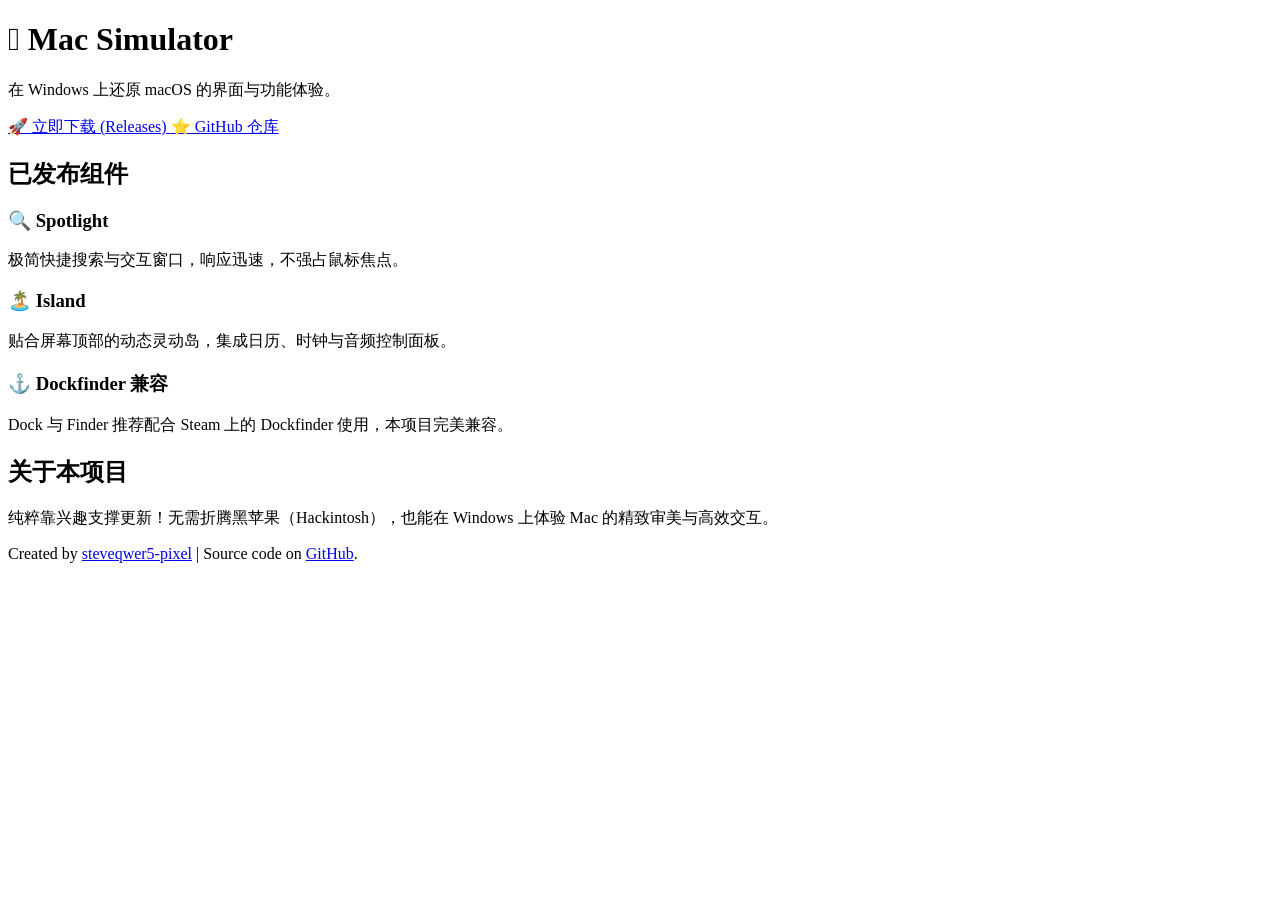
==== index.html @ 114ebe16 "Add files via upload Initial release of website" ====
<!DOCTYPE html>
<html lang="zh-CN">
<head>
    <meta charset="UTF-8">
    <meta name="viewport" content="width=device-width, initial-scale=1.0">
    <title>Mac Simulator - macOS Interface for Windows</title>
    <link rel="stylesheet" href="style.css">
</head>
<body>

    <nav class="lang-switcher">
        <button onclick="setLanguage('zh')">中文</button>
        <button onclick="setLanguage('en')">English</button>
        <button onclick="setLanguage('pt')">Português</button>
    </nav>

    <header class="hero">
        <div class="container">
            <h1> Mac Simulator</h1>
            <p class="tagline" data-zh="在 Windows 上还原 macOS 的界面与功能体验。"
               data-en="Recreate the macOS interface and features on Windows."
               data-pt="Recrie a interface e as funcionalidades do macOS no seu Windows.">
                在 Windows 上还原 macOS 的界面与功能体验。
            </p>
            
            <div class="cta-buttons">
                <a href="https://github.com/steveqwer5-pixel/Mac-Simulator/releases" class="btn btn-primary" target="_blank"
                   data-zh="🚀 立即下载 (Releases)"
                   data-en="🚀 Download Now (Releases)"
                   data-pt="🚀 Baixar Agora (Releases)">
                    🚀 立即下载 (Releases)
                </a>
                <a href="https://github.com/steveqwer5-pixel/Mac-Simulator" class="btn btn-secondary" target="_blank"
                   data-zh="⭐ GitHub 仓库"
                   data-en="⭐ View on GitHub"
                   data-pt="⭐ Ver no GitHub">
                    ⭐ GitHub 仓库
                </a>
            </div>
        </div>
    </header>

    <main class="container">
        <section class="features">
            <h2 data-zh="已发布组件" data-en="Released Components" data-pt="Recursos em Destaque">已发布组件</h2>
            <div class="grid">
                <div class="card">
                    <h3>🔍 Spotlight</h3>
                    <p data-zh="极简快捷搜索与交互窗口，响应迅速，不强占鼠标焦点。"
                       data-en="Minimalist quick search and interaction overlay, highly responsive without taking focus."
                       data-pt="Barra de pesquisa e navegação rápida inspirada no macOS. Leve e responsiva.">
                        极简快捷搜索与交互窗口，响应迅速，不强占鼠标焦点。
                    </p>
                </div>
                <div class="card">
                    <h3>🏝️ Island</h3>
                    <p data-zh="贴合屏幕顶部的动态灵动岛，集成日历、时钟与音频控制面板。"
                       data-en="Dynamic notch / island attached to top of screen with calendar, clock, and audio controls."
                       data-pt="Notch/Dynamic Island na parte superior da tela com integração fluida e controles visuais.">
                        贴合屏幕顶部的动态灵动岛，集成日历、时钟与音频控制面板。
                    </p>
                </div>
                <div class="card">
                    <h3>⚓ Dockfinder 兼容</h3>
                    <p data-zh="Dock 与 Finder 推荐配合 Steam 上的 Dockfinder 使用，本项目完美兼容。"
                       data-en="For Dock & Finder, simply use Steam's Dockfinder. Fully compatible!"
                       data-pt="Integração e compatibilidade perfeita com o Dockfinder da Steam para uma experiência completa.">
                        Dock 与 Finder 推荐配合 Steam 上的 Dockfinder 使用，本项目完美兼容。
                    </p>
                </div>
            </div>
        </section>

        <section class="about">
            <h2 data-zh="关于本项目" data-en="About Project" data-pt="Sobre o Projeto">关于本项目</h2>
            <p data-zh="纯粹靠兴趣支撑更新！无需折腾黑苹果（Hackintosh），也能在 Windows 上体验 Mac 的精致审美与高效交互。"
               data-en="Fueled purely by passion and interest! Experience Mac aesthetics without needing a Hackintosh."
               data-pt="Movido puramente por paixão e interesse! Experimente a estética do Mac sem precisar de um Hackintosh.">
                纯粹靠兴趣支撑更新！无需折腾黑苹果（Hackintosh），也能在 Windows 上体验 Mac 的精致审美与高效交互。
            </p>
        </section>
    </main>

    <footer>
        <div class="container">
            <p>Created by <a href="https://github.com/steveqwer5-pixel" target="_blank">steveqwer5-pixel</a> | Source code on <a href="https://github.com/steveqwer5-pixel/Mac-Simulator" target="_blank">GitHub</a>.</p>
        </div>
    </footer>

    <script>
        function setLanguage(lang) {
            const elements = document.querySelectorAll('[data-' + lang + ']');
            elements.forEach(el => {
                el.innerText = el.getAttribute('data-' + lang);
            });
        }
    </script>
</body>
</html>
---- style.css ----
/* 语言切换按钮样式 */
.lang-switcher {
    position: absolute;
    top: 20px;
    right: 20px;
    z-index: 100;
    display: flex;
    gap: 8px;
}

.lang-switcher button {
    background: rgba(255, 255, 255, 0.2);
    border: 1px solid rgba(255, 255, 255, 0.3);
    color: #fff;
    padding: 6px 12px;
    border-radius: 20px;
    cursor: pointer;
    font-size: 0.85rem;
    transition: background 0.2s;
}

.lang-switcher button:hover {
    background: rgba(255, 255, 255, 0.4);
}
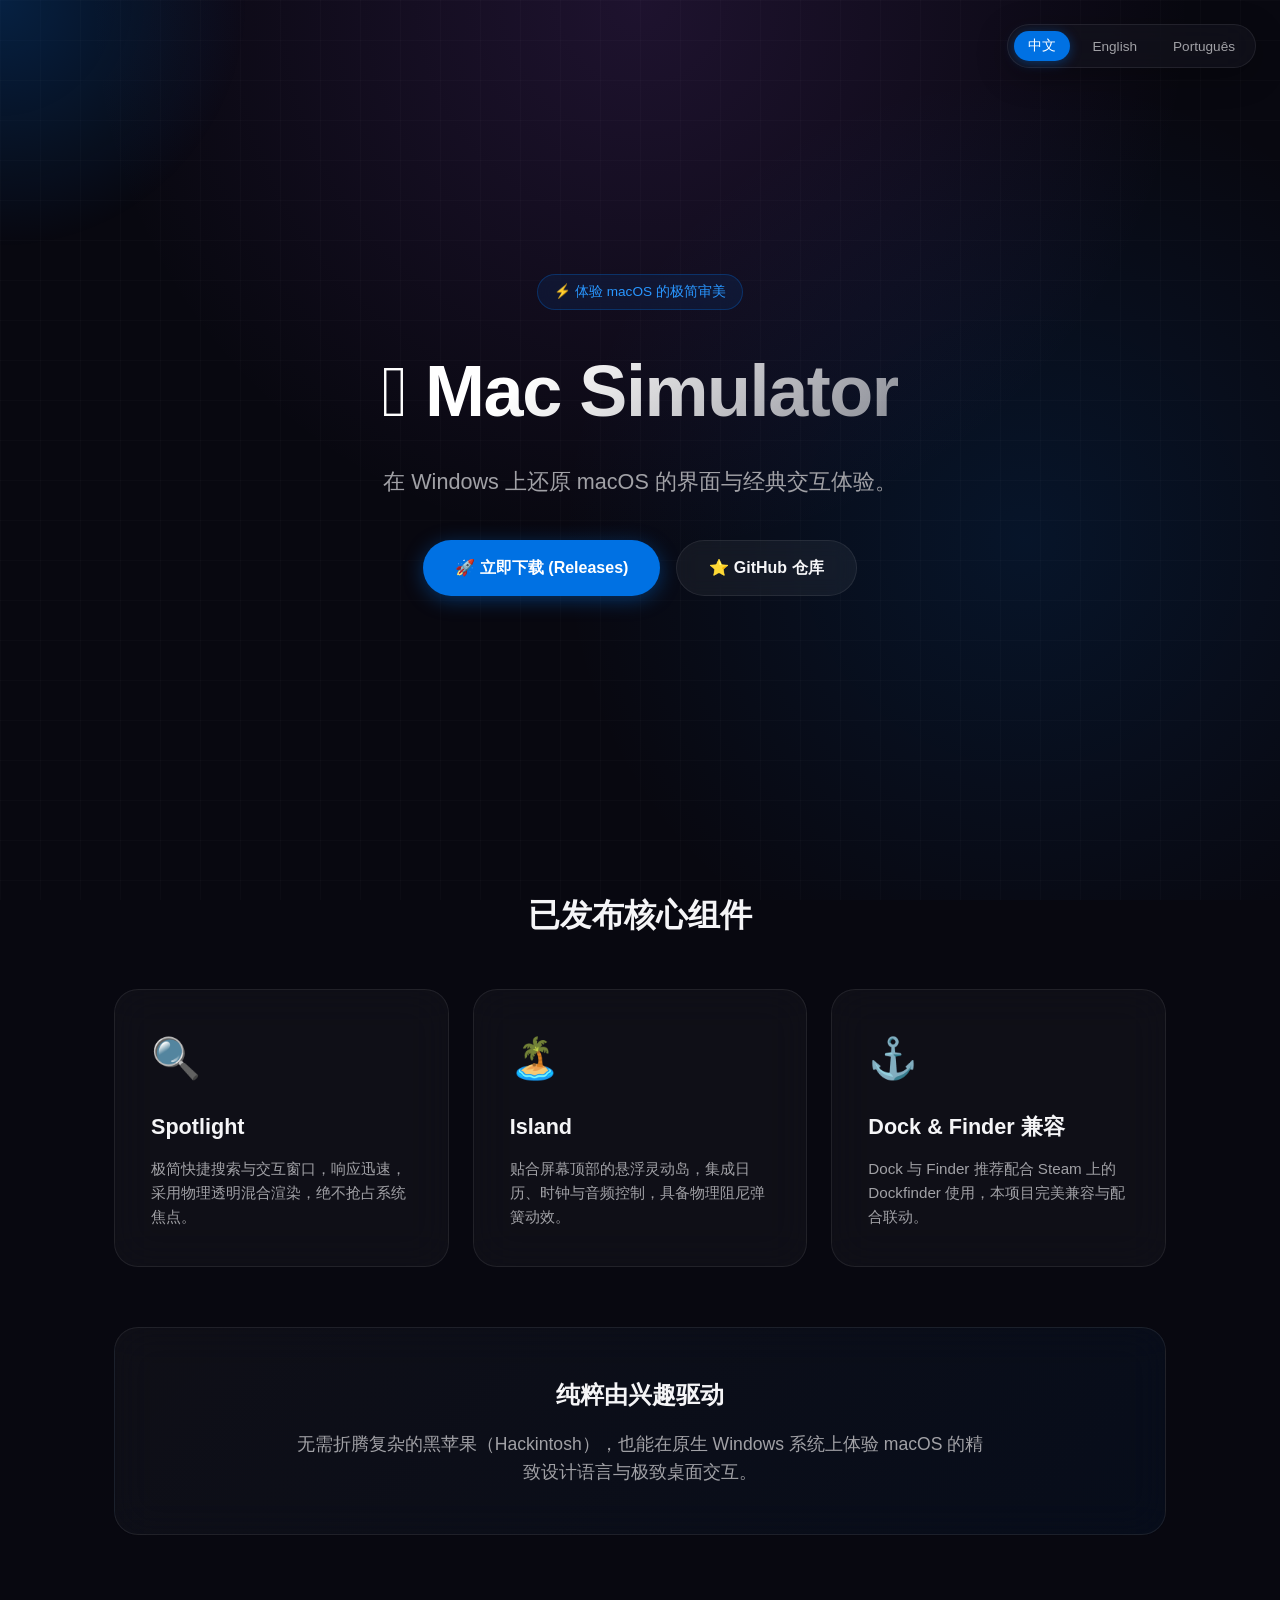
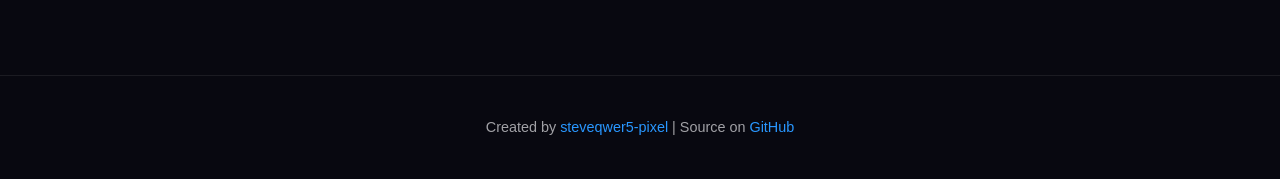
==== commit ee112437: "Update index.html" ====
--- a/index.html
+++ b/index.html
@@ -3,97 +3,453 @@
 <head>
     <meta charset="UTF-8">
     <meta name="viewport" content="width=device-width, initial-scale=1.0">
-    <title>Mac Simulator - macOS Interface for Windows</title>
-    <link rel="stylesheet" href="style.css">
+    <title>Mac Simulator - macOS Experience on Windows</title>
+    <style>
+        /* ==================== 1. 全局与变量定义 ==================== */
+        :root {
+            --bg-dark: #080810;
+            --card-bg: rgba(255, 255, 255, 0.03);
+            --card-border: rgba(255, 255, 255, 0.08);
+            --card-hover-border: rgba(0, 113, 227, 0.5);
+            --accent-blue: #0071e3;
+            --accent-glow: rgba(0, 113, 227, 0.4);
+            --accent-purple: #9d4edd;
+            --text-main: #f5f5f7;
+            --text-sub: #a1a1a6;
+            --font-family: -apple-system, BlinkMacSystemFont, "SF Pro Display", "Segoe UI", Roboto, sans-serif;
+            --ease-out-back: cubic-bezier(0.34, 1.56, 0.64, 1);
+            --ease-out-smooth: cubic-bezier(0.16, 1, 0.3, 1);
+        }
+
+        * {
+            box-sizing: border-box;
+            margin: 0;
+            padding: 0;
+        }
+
+        body {
+            font-family: var(--font-family);
+            background-color: var(--bg-dark);
+            color: var(--text-main);
+            overflow-x: hidden;
+            line-height: 1.6;
+            background-image: 
+                radial-gradient(circle at 50% 0%, rgba(157, 78, 221, 0.15), transparent 50%),
+                radial-gradient(circle at 80% 60%, rgba(0, 113, 227, 0.12), transparent 40%);
+            background-attachment: fixed;
+        }
+
+        /* 动态背景科技网格 */
+        body::before {
+            content: "";
+            position: fixed;
+            top: 0; left: 0; width: 100%; height: 100%;
+            background-image: linear-gradient(rgba(255, 255, 255, 0.02) 1px, transparent 1px),
+                              linear-gradient(90deg, rgba(255, 255, 255, 0.02) 1px, transparent 1px);
+            background-size: 40px 40px;
+            z-index: -2;
+            pointer-events: none;
+        }
+
+        /* 鼠标跟随科技光晕 */
+        #cursor-glow {
+            position: fixed;
+            width: 500px;
+            height: 500px;
+            border-radius: 50%;
+            background: radial-gradient(circle, var(--accent-glow) 0%, transparent 70%);
+            transform: translate(-50%, -50%);
+            pointer-events: none;
+            z-index: -1;
+            transition: transform 0.1s ease-out;
+            opacity: 0.6;
+        }
+
+        .container {
+            max-width: 1100px;
+            margin: 0 auto;
+            padding: 0 24px;
+        }
+
+        /* ==================== 2. 语言切换栏 ==================== */
+        .lang-nav {
+            position: fixed;
+            top: 24px;
+            right: 24px;
+            z-index: 100;
+            display: flex;
+            gap: 8px;
+            background: rgba(20, 20, 30, 0.6);
+            backdrop-filter: blur(20px);
+            padding: 6px;
+            border-radius: 30px;
+            border: 1px solid var(--card-border);
+            box-shadow: 0 8px 32px rgba(0, 0, 0, 0.3);
+        }
+
+        .lang-btn {
+            background: transparent;
+            border: none;
+            color: var(--text-sub);
+            padding: 6px 14px;
+            border-radius: 20px;
+            cursor: pointer;
+            font-size: 0.85rem;
+            font-weight: 500;
+            transition: all 0.3s var(--ease-out-smooth);
+        }
+
+        .lang-btn:hover {
+            color: var(--text-main);
+        }
+
+        .lang-btn.active {
+            background: var(--accent-blue);
+            color: #fff;
+            box-shadow: 0 2px 12px var(--accent-glow);
+        }
+
+        /* ==================== 3. HERO 主视觉区 ==================== */
+        .hero {
+            min-height: 90vh;
+            display: flex;
+            flex-direction: column;
+            justify-content: center;
+            align-items: center;
+            text-align: center;
+            padding-top: 60px;
+        }
+
+        .badge {
+            display: inline-flex;
+            align-items: center;
+            gap: 8px;
+            padding: 6px 16px;
+            background: rgba(0, 113, 227, 0.1);
+            border: 1px solid rgba(0, 113, 227, 0.3);
+            border-radius: 20px;
+            font-size: 0.85rem;
+            color: #2997ff;
+            margin-bottom: 24px;
+            backdrop-filter: blur(10px);
+            animation: pulse 2s infinite ease-in-out;
+        }
+
+        .hero h1 {
+            font-size: clamp(2.5rem, 6vw, 4.5rem);
+            font-weight: 700;
+            letter-spacing: -0.02em;
+            background: linear-gradient(135deg, #ffffff 30%, rgba(255, 255, 255, 0.5) 100%);
+            -webkit-background-clip: text;
+            -webkit-text-fill-color: transparent;
+            margin-bottom: 16px;
+        }
+
+        .hero .subtitle {
+            font-size: clamp(1.1rem, 2vw, 1.35rem);
+            color: var(--text-sub);
+            max-width: 650px;
+            margin-bottom: 40px;
+        }
+
+        .cta-group {
+            display: flex;
+            gap: 16px;
+            flex-wrap: wrap;
+            justify-content: center;
+        }
+
+        .btn {
+            position: relative;
+            padding: 14px 32px;
+            border-radius: 30px;
+            text-decoration: none;
+            font-weight: 600;
+            font-size: 1rem;
+            transition: all 0.3s var(--ease-out-back);
+            display: inline-flex;
+            align-items: center;
+            gap: 8px;
+            overflow: hidden;
+        }
+
+        .btn-primary {
+            background: var(--accent-blue);
+            color: #fff;
+            box-shadow: 0 4px 20px var(--accent-glow);
+        }
+
+        .btn-primary:hover {
+            transform: translateY(-3px) scale(1.02);
+            box-shadow: 0 8px 30px rgba(0, 113, 227, 0.6);
+        }
+
+        .btn-secondary {
+            background: rgba(255, 255, 255, 0.05);
+            color: var(--text-main);
+            border: 1px solid var(--card-border);
+            backdrop-filter: blur(10px);
+        }
+
+        .btn-secondary:hover {
+            background: rgba(255, 255, 255, 0.1);
+            transform: translateY(-3px);
+            border-color: rgba(255, 255, 255, 0.2);
+        }
+
+        /* ==================== 4. 3D 玻璃组件卡片 ==================== */
+        .features {
+            padding: 80px 0;
+        }
+
+        .section-title {
+            text-align: center;
+            font-size: 2rem;
+            margin-bottom: 48px;
+            font-weight: 600;
+        }
+
+        .grid {
+            display: grid;
+            grid-template-columns: repeat(auto-fit, minmax(300px, 1fr));
+            gap: 24px;
+        }
+
+        .card {
+            background: var(--card-bg);
+            border: 1px solid var(--card-border);
+            border-radius: 24px;
+            padding: 36px;
+            backdrop-filter: blur(20px);
+            transition: transform 0.2s ease-out, border-color 0.3s ease, box-shadow 0.3s ease;
+            position: relative;
+            transform-style: preserve-3d;
+            perspective: 1000px;
+        }
+
+        .card:hover {
+            border-color: var(--card-hover-border);
+            box-shadow: 0 20px 40px rgba(0, 0, 0, 0.5), 0 0 20px var(--accent-glow);
+        }
+
+        .card-icon {
+            font-size: 2.5rem;
+            margin-bottom: 20px;
+            display: inline-block;
+        }
+
+        .card h3 {
+            font-size: 1.35rem;
+            margin-bottom: 12px;
+            font-weight: 600;
+        }
+
+        .card p {
+            color: var(--text-sub);
+            font-size: 0.95rem;
+        }
+
+        /* 关于区域 */
+        .about-box {
+            margin-top: 60px;
+            background: linear-gradient(135deg, rgba(255, 255, 255, 0.03), rgba(0, 113, 227, 0.05));
+            border: 1px solid var(--card-border);
+            border-radius: 24px;
+            padding: 48px;
+            text-align: center;
+            backdrop-filter: blur(20px);
+        }
+
+        .about-box p {
+            color: var(--text-sub);
+            font-size: 1.1rem;
+            max-width: 700px;
+            margin: 0 auto;
+        }
+
+        footer {
+            text-align: center;
+            padding: 40px 0;
+            color: var(--text-sub);
+            font-size: 0.9rem;
+            border-top: 1px solid var(--card-border);
+            margin-top: 60px;
+        }
+
+        footer a {
+            color: #2997ff;
+            text-decoration: none;
+        }
+
+        /* ==================== 5. 缓入缓出动画定义 ==================== */
+        .fade-in {
+            opacity: 0;
+            transform: translateY(30px);
+            transition: opacity 0.8s var(--ease-out-smooth), transform 0.8s var(--ease-out-smooth);
+        }
+
+        .fade-in.visible {
+            opacity: 1;
+            transform: translateY(0);
+        }
+
+        @keyframes pulse {
+            0%, 100% { opacity: 0.8; transform: scale(1); }
+            50% { opacity: 1; transform: scale(1.03); }
+        }
+    </style>
 </head>
 <body>
 
-    <nav class="lang-switcher">
-        <button onclick="setLanguage('zh')">中文</button>
-        <button onclick="setLanguage('en')">English</button>
-        <button onclick="setLanguage('pt')">Português</button>
+    <div id="cursor-glow"></div>
+
+    <nav class="lang-nav">
+        <button class="lang-btn active" onclick="switchLang('zh', this)">中文</button>
+        <button class="lang-btn" onclick="switchLang('en', this)">English</button>
+        <button class="lang-btn" onclick="switchLang('pt', this)">Português</button>
     </nav>
 
-    <header class="hero">
-        <div class="container">
-            <h1> Mac Simulator</h1>
-            <p class="tagline" data-zh="在 Windows 上还原 macOS 的界面与功能体验。"
-               data-en="Recreate the macOS interface and features on Windows."
-               data-pt="Recrie a interface e as funcionalidades do macOS no seu Windows.">
-                在 Windows 上还原 macOS 的界面与功能体验。
-            </p>
-            
-            <div class="cta-buttons">
-                <a href="https://github.com/steveqwer5-pixel/Mac-Simulator/releases" class="btn btn-primary" target="_blank"
-                   data-zh="🚀 立即下载 (Releases)"
-                   data-en="🚀 Download Now (Releases)"
-                   data-pt="🚀 Baixar Agora (Releases)">
-                    🚀 立即下载 (Releases)
-                </a>
-                <a href="https://github.com/steveqwer5-pixel/Mac-Simulator" class="btn btn-secondary" target="_blank"
-                   data-zh="⭐ GitHub 仓库"
-                   data-en="⭐ View on GitHub"
-                   data-pt="⭐ Ver no GitHub">
-                    ⭐ GitHub 仓库
-                </a>
-            </div>
+    <header class="hero container fade-in">
+        <div class="badge" 
+             data-zh="⚡ 体验 macOS 的极简审美" 
+             data-en="⚡ Experience macOS Aesthetics" 
+             data-pt="⚡ Experimente a estética do macOS">
+            ⚡ 体验 macOS 的极简审美
+        </div>
+        
+        <h1> Mac Simulator</h1>
+        
+        <p class="subtitle" 
+           data-zh="在 Windows 上还原 macOS 的界面与经典交互体验。" 
+           data-en="Recreate the macOS interface and classic features on Windows." 
+           data-pt="Recrie a interface e as funcionalidades do macOS no seu Windows.">
+            在 Windows 上还原 macOS 的界面与经典交互体验。
+        </p>
+
+        <div class="cta-group">
+            <a href="https://github.com/steveqwer5-pixel/Mac-Simulator/releases" class="btn btn-primary" target="_blank"
+               data-zh="🚀 立即下载 (Releases)"
+               data-en="🚀 Download Now (Releases)"
+               data-pt="🚀 Baixar Agora (Releases)">
+                🚀 立即下载 (Releases)
+            </a>
+            <a href="https://github.com/steveqwer5-pixel/Mac-Simulator" class="btn btn-secondary" target="_blank"
+               data-zh="⭐ GitHub 仓库"
+               data-en="⭐ View on GitHub"
+               data-pt="⭐ Ver no GitHub">
+                ⭐ GitHub 仓库
+            </a>
         </div>
     </header>
 
     <main class="container">
         <section class="features">
-            <h2 data-zh="已发布组件" data-en="Released Components" data-pt="Recursos em Destaque">已发布组件</h2>
+            <h2 class="section-title fade-in" 
+                data-zh="已发布核心组件" 
+                data-en="Released Components" 
+                data-pt="Recursos em Destaque">
+                已发布核心组件
+            </h2>
+
             <div class="grid">
-                <div class="card">
-                    <h3>🔍 Spotlight</h3>
-                    <p data-zh="极简快捷搜索与交互窗口，响应迅速，不强占鼠标焦点。"
-                       data-en="Minimalist quick search and interaction overlay, highly responsive without taking focus."
+                <div class="card fade-in">
+                    <div class="card-icon">🔍</div>
+                    <h3>Spotlight</h3>
+                    <p data-zh="极简快捷搜索与交互窗口，响应迅速，采用物理透明混合渲染，绝不抢占系统焦点。"
+                       data-en="Minimalist quick search and interaction overlay, ultra-responsive without taking system focus."
                        data-pt="Barra de pesquisa e navegação rápida inspirada no macOS. Leve e responsiva.">
-                        极简快捷搜索与交互窗口，响应迅速，不强占鼠标焦点。
+                        极简快捷搜索与交互窗口，响应迅速，采用物理透明混合渲染，绝不抢占系统焦点。
                     </p>
                 </div>
-                <div class="card">
-                    <h3>🏝️ Island</h3>
-                    <p data-zh="贴合屏幕顶部的动态灵动岛，集成日历、时钟与音频控制面板。"
-                       data-en="Dynamic notch / island attached to top of screen with calendar, clock, and audio controls."
-                       data-pt="Notch/Dynamic Island na parte superior da tela com integração fluida e controles visuais.">
-                        贴合屏幕顶部的动态灵动岛，集成日历、时钟与音频控制面板。
+
+                <div class="card fade-in">
+                    <div class="card-icon">🏝️</div>
+                    <h3>Island</h3>
+                    <p data-zh="贴合屏幕顶部的悬浮灵动岛，集成日历、时钟与音频控制，具备物理阻尼弹簧动效。"
+                       data-en="Dynamic notch / island attached to top of screen with calendar, clock, and audio controls with elastic animations."
+                       data-pt="Notch/Dynamic Island na parte superior da tela com integração fluida e animações dinâmicas.">
+                        贴合屏幕顶部的悬浮灵动岛，集成日历、时钟与音频控制，具备物理阻尼弹簧动效。
                     </p>
                 </div>
-                <div class="card">
-                    <h3>⚓ Dockfinder 兼容</h3>
-                    <p data-zh="Dock 与 Finder 推荐配合 Steam 上的 Dockfinder 使用，本项目完美兼容。"
-                       data-en="For Dock & Finder, simply use Steam's Dockfinder. Fully compatible!"
+
+                <div class="card fade-in">
+                    <div class="card-icon">⚓</div>
+                    <h3 data-zh="Dock & Finder 兼容" data-en="Dock & Finder Compatible" data-pt="Compatível com Dockfinder">Dock & Finder 兼容</h3>
+                    <p data-zh="Dock 与 Finder 推荐搭配 Steam 上的 Dockfinder 使用，本项目完美兼容与配合联动。"
+                       data-en="For Dock & Finder, simply use Steam's Dockfinder. Fully compatible and seamless!"
                        data-pt="Integração e compatibilidade perfeita com o Dockfinder da Steam para uma experiência completa.">
-                        Dock 与 Finder 推荐配合 Steam 上的 Dockfinder 使用，本项目完美兼容。
+                        Dock 与 Finder 推荐配合 Steam 上的 Dockfinder 使用，本项目完美兼容与配合联动。
                     </p>
                 </div>
             </div>
-        </section>
-
-        <section class="about">
-            <h2 data-zh="关于本项目" data-en="About Project" data-pt="Sobre o Projeto">关于本项目</h2>
-            <p data-zh="纯粹靠兴趣支撑更新！无需折腾黑苹果（Hackintosh），也能在 Windows 上体验 Mac 的精致审美与高效交互。"
-               data-en="Fueled purely by passion and interest! Experience Mac aesthetics without needing a Hackintosh."
-               data-pt="Movido puramente por paixão e interesse! Experimente a estética do Mac sem precisar de um Hackintosh.">
-                纯粹靠兴趣支撑更新！无需折腾黑苹果（Hackintosh），也能在 Windows 上体验 Mac 的精致审美与高效交互。
-            </p>
+
+            <div class="about-box fade-in">
+                <h2 style="margin-bottom: 16px; font-weight: 600;" 
+                    data-zh="纯粹由兴趣驱动" 
+                    data-en="Fueled Purely by Passion" 
+                    data-pt="Movido por Paixão">
+                    纯粹由兴趣驱动
+                </h2>
+                <p data-zh="无需折腾复杂的黑苹果（Hackintosh），也能在原生 Windows 系统上体验 macOS 的精致设计语言与极致桌面交互。"
+                   data-en="Experience Mac aesthetics without needing a complex Hackintosh setup. Pure, lightweight, and native."
+                   data-pt="Experimente a estética do Mac no seu Windows sem precisar de um Hackintosh complexo.">
+                    无需折腾复杂的黑苹果（Hackintosh），也能在原生 Windows 系统上体验 macOS 的精致设计语言与极致桌面交互。
+                </p>
+            </div>
         </section>
     </main>
 
     <footer>
-        <div class="container">
-            <p>Created by <a href="https://github.com/steveqwer5-pixel" target="_blank">steveqwer5-pixel</a> | Source code on <a href="https://github.com/steveqwer5-pixel/Mac-Simulator" target="_blank">GitHub</a>.</p>
-        </div>
+        <p>Created by <a href="https://github.com/steveqwer5-pixel" target="_blank">steveqwer5-pixel</a> | Source on <a href="https://github.com/steveqwer5-pixel/Mac-Simulator" target="_blank">GitHub</a></p>
     </footer>
 
     <script>
-        function setLanguage(lang) {
-            const elements = document.querySelectorAll('[data-' + lang + ']');
-            elements.forEach(el => {
-                el.innerText = el.getAttribute('data-' + lang);
+        // 1. 鼠标跟随光晕效果
+        const glow = document.getElementById('cursor-glow');
+        window.addEventListener('mousemove', (e) => {
+            glow.style.left = `${e.clientX}px`;
+            glow.style.top = `${e.clientY}px`;
+        });
+
+        // 2. 3D 悬浮倾斜（Card Tilt Effect）
+        document.querySelectorAll('.card').forEach(card => {
+            card.addEventListener('mousemove', (e) => {
+                const rect = card.getBoundingClientRect();
+                const x = e.clientX - rect.left - rect.width / 2;
+                const y = e.clientY - rect.top - rect.height / 2;
+                
+                card.style.transform = `perspective(1000px) rotateX(${-y / 15}deg) rotateY(${x / 15}deg) translateY(-8px)`;
+            });
+
+            card.addEventListener('mouseleave', () => {
+                card.style.transform = 'perspective(1000px) rotateX(0deg) rotateY(0deg) translateY(0)';
+            });
+        });
+
+        // 3. 滚动缓入观察器 (IntersectionObserver)
+        const observer = new IntersectionObserver((entries) => {
+            entries.forEach(entry => {
+                if (entry.isIntersecting) {
+                    entry.target.classList.add('visible');
+                }
+            });
+        }, { threshold: 0.1 });
+
+        document.querySelectorAll('.fade-in').forEach(el => observer.observe(el));
+
+        // 4. 语言无缝切换
+        function switchLang(lang, btn) {
+            document.querySelectorAll('.lang-btn').forEach(b => b.classList.remove('active'));
+            btn.classList.add('active');
+
+            document.querySelectorAll('[data-' + lang + ']').forEach(el => {
+                el.style.opacity = '0';
+                setTimeout(() => {
+                    el.innerText = el.getAttribute('data-' + lang);
+                    el.style.opacity = '1';
+                }, 150);
             });
         }
     </script>
 </body>
-</html>+</html>
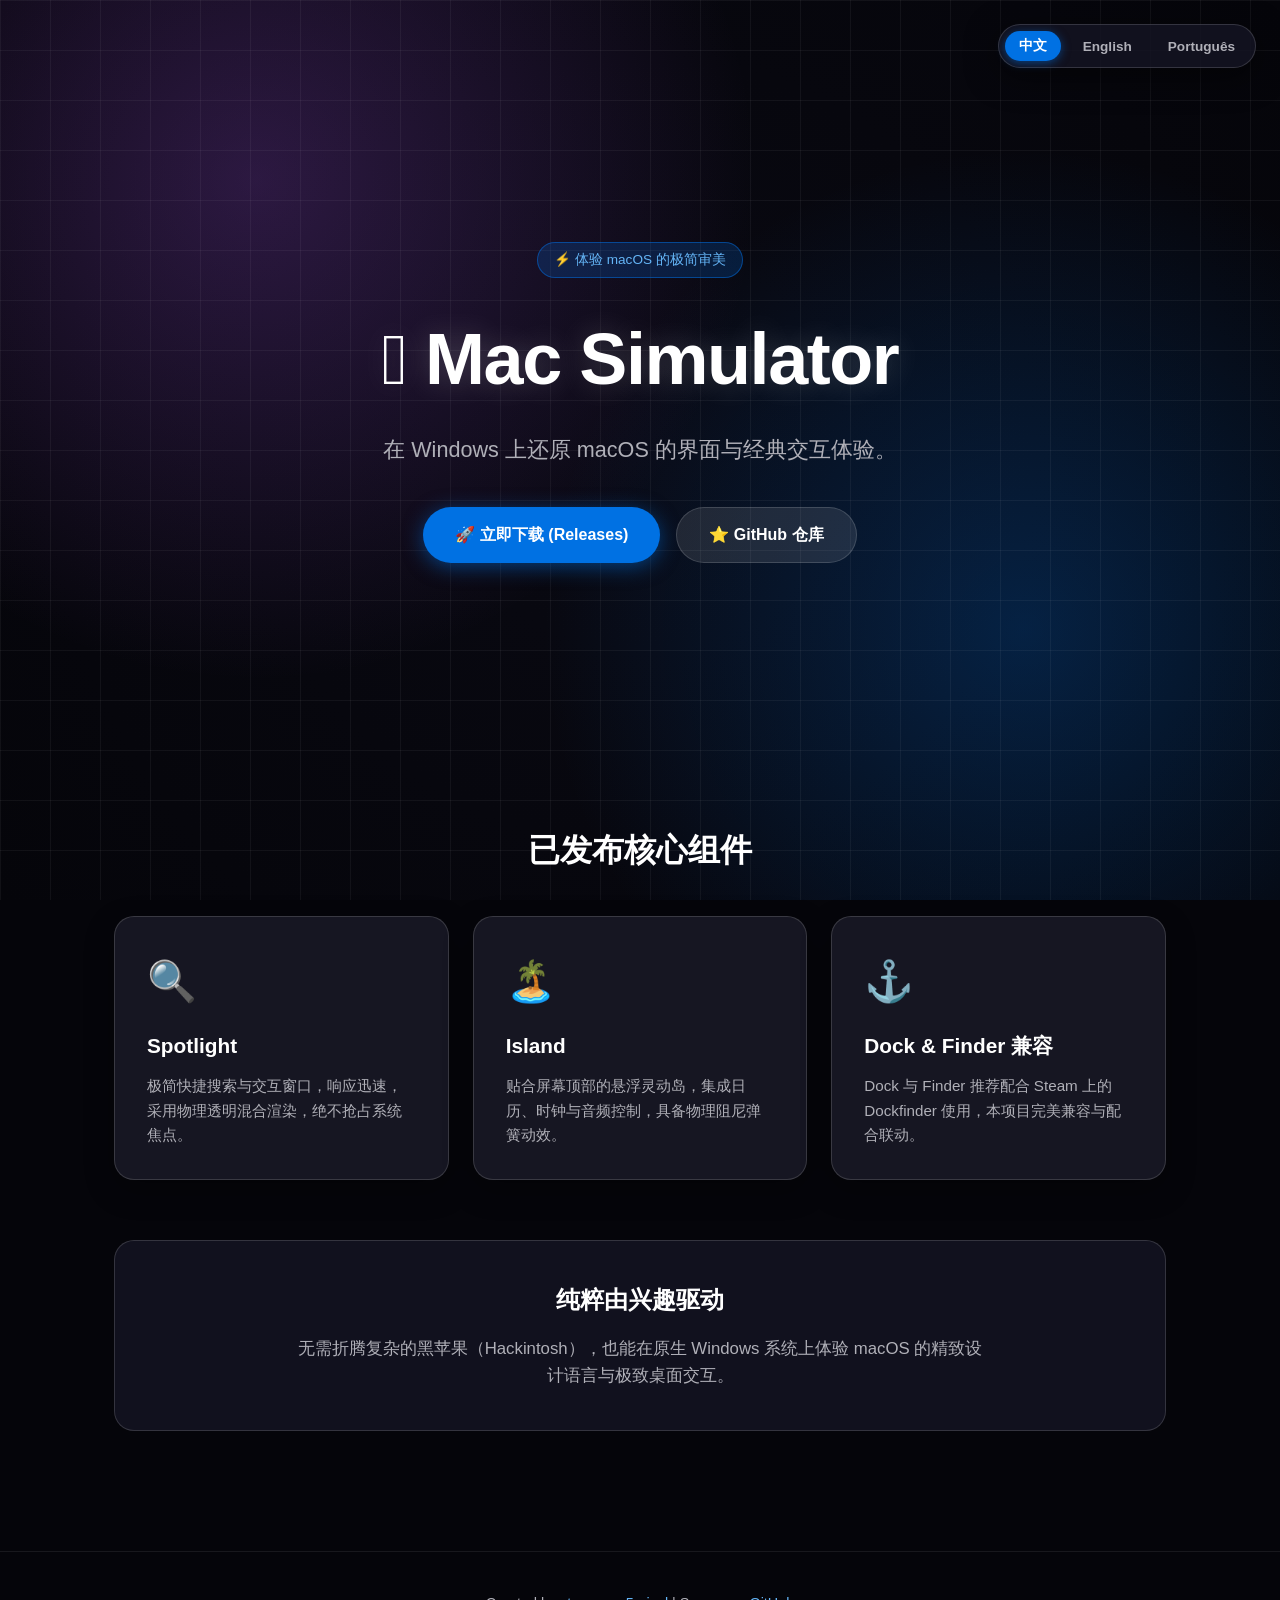
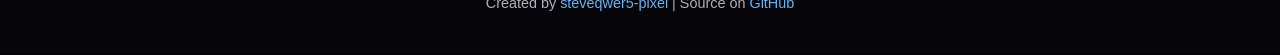
==== commit 897e5c78: "Update index.html" ====
--- a/index.html
+++ b/index.html
@@ -5,20 +5,17 @@
     <meta name="viewport" content="width=device-width, initial-scale=1.0">
     <title>Mac Simulator - macOS Experience on Windows</title>
     <style>
-        /* ==================== 1. 全局与变量定义 ==================== */
+        /* ==================== 1. 全局与强力背景设置 ==================== */
         :root {
-            --bg-dark: #080810;
-            --card-bg: rgba(255, 255, 255, 0.03);
-            --card-border: rgba(255, 255, 255, 0.08);
-            --card-hover-border: rgba(0, 113, 227, 0.5);
+            --bg-dark: #0a0a12;
+            --card-bg: rgba(30, 30, 45, 0.7);
+            --card-border: rgba(255, 255, 255, 0.15);
+            --card-hover-border: #0071e3;
             --accent-blue: #0071e3;
-            --accent-glow: rgba(0, 113, 227, 0.4);
-            --accent-purple: #9d4edd;
-            --text-main: #f5f5f7;
-            --text-sub: #a1a1a6;
-            --font-family: -apple-system, BlinkMacSystemFont, "SF Pro Display", "Segoe UI", Roboto, sans-serif;
-            --ease-out-back: cubic-bezier(0.34, 1.56, 0.64, 1);
-            --ease-out-smooth: cubic-bezier(0.16, 1, 0.3, 1);
+            --accent-glow: rgba(0, 113, 227, 0.5);
+            --text-main: #ffffff;
+            --text-sub: #b0b0b8;
+            --font-family: -apple-system, BlinkMacSystemFont, "Segoe UI", Roboto, sans-serif;
         }
 
         * {
@@ -29,40 +26,41 @@
 
         body {
             font-family: var(--font-family);
-            background-color: var(--bg-dark);
+            background-color: #05050a; /* 兜底深色背景 */
             color: var(--text-main);
             overflow-x: hidden;
             line-height: 1.6;
+            min-height: 100vh;
+            position: relative;
+        }
+
+        /* 强化的科技发光背景 */
+        .tech-bg {
+            position: fixed;
+            top: 0;
+            left: 0;
+            width: 100vw;
+            height: 100vh;
+            z-index: -2;
+            background: 
+                radial-gradient(circle at 20% 20%, rgba(157, 78, 221, 0.25) 0%, transparent 40%),
+                radial-gradient(circle at 80% 70%, rgba(0, 113, 227, 0.25) 0%, transparent 40%),
+                radial-gradient(circle at 50% 50%, rgba(10, 10, 20, 0.9) 0%, #05050a 100%);
+        }
+
+        /* 明显的科技网格线条 */
+        .grid-overlay {
+            position: fixed;
+            top: 0;
+            left: 0;
+            width: 100vw;
+            height: 100vh;
+            z-index: -1;
             background-image: 
-                radial-gradient(circle at 50% 0%, rgba(157, 78, 221, 0.15), transparent 50%),
-                radial-gradient(circle at 80% 60%, rgba(0, 113, 227, 0.12), transparent 40%);
-            background-attachment: fixed;
-        }
-
-        /* 动态背景科技网格 */
-        body::before {
-            content: "";
-            position: fixed;
-            top: 0; left: 0; width: 100%; height: 100%;
-            background-image: linear-gradient(rgba(255, 255, 255, 0.02) 1px, transparent 1px),
-                              linear-gradient(90deg, rgba(255, 255, 255, 0.02) 1px, transparent 1px);
-            background-size: 40px 40px;
-            z-index: -2;
+                linear-gradient(rgba(255, 255, 255, 0.05) 1px, transparent 1px),
+                linear-gradient(90deg, rgba(255, 255, 255, 0.05) 1px, transparent 1px);
+            background-size: 50px 50px;
             pointer-events: none;
-        }
-
-        /* 鼠标跟随科技光晕 */
-        #cursor-glow {
-            position: fixed;
-            width: 500px;
-            height: 500px;
-            border-radius: 50%;
-            background: radial-gradient(circle, var(--accent-glow) 0%, transparent 70%);
-            transform: translate(-50%, -50%);
-            pointer-events: none;
-            z-index: -1;
-            transition: transform 0.1s ease-out;
-            opacity: 0.6;
         }
 
         .container {
@@ -79,12 +77,11 @@
             z-index: 100;
             display: flex;
             gap: 8px;
-            background: rgba(20, 20, 30, 0.6);
-            backdrop-filter: blur(20px);
+            background: rgba(20, 20, 35, 0.85);
             padding: 6px;
             border-radius: 30px;
             border: 1px solid var(--card-border);
-            box-shadow: 0 8px 32px rgba(0, 0, 0, 0.3);
+            box-shadow: 0 8px 32px rgba(0, 0, 0, 0.5);
         }
 
         .lang-btn {
@@ -95,8 +92,8 @@
             border-radius: 20px;
             cursor: pointer;
             font-size: 0.85rem;
-            font-weight: 500;
-            transition: all 0.3s var(--ease-out-smooth);
+            font-weight: 600;
+            transition: all 0.2s ease;
         }
 
         .lang-btn:hover {
@@ -106,43 +103,39 @@
         .lang-btn.active {
             background: var(--accent-blue);
             color: #fff;
-            box-shadow: 0 2px 12px var(--accent-glow);
+            box-shadow: 0 2px 10px var(--accent-glow);
         }
 
         /* ==================== 3. HERO 主视觉区 ==================== */
         .hero {
-            min-height: 90vh;
+            min-height: 85vh;
             display: flex;
             flex-direction: column;
             justify-content: center;
             align-items: center;
             text-align: center;
-            padding-top: 60px;
+            padding-top: 40px;
         }
 
         .badge {
             display: inline-flex;
             align-items: center;
-            gap: 8px;
             padding: 6px 16px;
-            background: rgba(0, 113, 227, 0.1);
-            border: 1px solid rgba(0, 113, 227, 0.3);
+            background: rgba(0, 113, 227, 0.2);
+            border: 1px solid rgba(0, 113, 227, 0.5);
             border-radius: 20px;
             font-size: 0.85rem;
-            color: #2997ff;
+            color: #64b5f6;
             margin-bottom: 24px;
-            backdrop-filter: blur(10px);
-            animation: pulse 2s infinite ease-in-out;
         }
 
         .hero h1 {
             font-size: clamp(2.5rem, 6vw, 4.5rem);
-            font-weight: 700;
+            font-weight: 800;
             letter-spacing: -0.02em;
-            background: linear-gradient(135deg, #ffffff 30%, rgba(255, 255, 255, 0.5) 100%);
-            -webkit-background-clip: text;
-            -webkit-text-fill-color: transparent;
+            color: #ffffff;
             margin-bottom: 16px;
+            text-shadow: 0 0 30px rgba(255, 255, 255, 0.2);
         }
 
         .hero .subtitle {
@@ -160,17 +153,15 @@
         }
 
         .btn {
-            position: relative;
             padding: 14px 32px;
             border-radius: 30px;
             text-decoration: none;
             font-weight: 600;
             font-size: 1rem;
-            transition: all 0.3s var(--ease-out-back);
+            transition: all 0.2s ease;
             display: inline-flex;
             align-items: center;
             gap: 8px;
-            overflow: hidden;
         }
 
         .btn-primary {
@@ -180,66 +171,62 @@
         }
 
         .btn-primary:hover {
-            transform: translateY(-3px) scale(1.02);
-            box-shadow: 0 8px 30px rgba(0, 113, 227, 0.6);
+            transform: translateY(-2px);
+            background: #0077ed;
+            box-shadow: 0 6px 25px rgba(0, 113, 227, 0.7);
         }
 
         .btn-secondary {
-            background: rgba(255, 255, 255, 0.05);
+            background: rgba(255, 255, 255, 0.1);
             color: var(--text-main);
             border: 1px solid var(--card-border);
-            backdrop-filter: blur(10px);
         }
 
         .btn-secondary:hover {
-            background: rgba(255, 255, 255, 0.1);
-            transform: translateY(-3px);
-            border-color: rgba(255, 255, 255, 0.2);
-        }
-
-        /* ==================== 4. 3D 玻璃组件卡片 ==================== */
+            background: rgba(255, 255, 255, 0.2);
+            transform: translateY(-2px);
+        }
+
+        /* ==================== 4. 组件卡片区域 ==================== */
         .features {
-            padding: 80px 0;
+            padding: 60px 0;
         }
 
         .section-title {
             text-align: center;
             font-size: 2rem;
-            margin-bottom: 48px;
-            font-weight: 600;
+            margin-bottom: 40px;
+            font-weight: 700;
         }
 
         .grid {
             display: grid;
-            grid-template-columns: repeat(auto-fit, minmax(300px, 1fr));
+            grid-template-columns: repeat(auto-fit, minmax(280px, 1fr));
             gap: 24px;
         }
 
         .card {
             background: var(--card-bg);
             border: 1px solid var(--card-border);
-            border-radius: 24px;
-            padding: 36px;
-            backdrop-filter: blur(20px);
-            transition: transform 0.2s ease-out, border-color 0.3s ease, box-shadow 0.3s ease;
-            position: relative;
-            transform-style: preserve-3d;
-            perspective: 1000px;
+            border-radius: 20px;
+            padding: 32px;
+            transition: all 0.3s ease;
+            box-shadow: 0 10px 30px rgba(0, 0, 0, 0.3);
         }
 
         .card:hover {
+            transform: translateY(-6px);
             border-color: var(--card-hover-border);
-            box-shadow: 0 20px 40px rgba(0, 0, 0, 0.5), 0 0 20px var(--accent-glow);
+            box-shadow: 0 15px 35px rgba(0, 113, 227, 0.3);
         }
 
         .card-icon {
             font-size: 2.5rem;
-            margin-bottom: 20px;
-            display: inline-block;
+            margin-bottom: 16px;
         }
 
         .card h3 {
-            font-size: 1.35rem;
+            font-size: 1.3rem;
             margin-bottom: 12px;
             font-weight: 600;
         }
@@ -249,20 +236,19 @@
             font-size: 0.95rem;
         }
 
-        /* 关于区域 */
+        /* 关于框 */
         .about-box {
             margin-top: 60px;
-            background: linear-gradient(135deg, rgba(255, 255, 255, 0.03), rgba(0, 113, 227, 0.05));
+            background: rgba(20, 20, 35, 0.8);
             border: 1px solid var(--card-border);
-            border-radius: 24px;
-            padding: 48px;
+            border-radius: 20px;
+            padding: 40px;
             text-align: center;
-            backdrop-filter: blur(20px);
         }
 
         .about-box p {
             color: var(--text-sub);
-            font-size: 1.1rem;
+            font-size: 1.05rem;
             max-width: 700px;
             margin: 0 auto;
         }
@@ -272,36 +258,20 @@
             padding: 40px 0;
             color: var(--text-sub);
             font-size: 0.9rem;
-            border-top: 1px solid var(--card-border);
+            border-top: 1px solid rgba(255, 255, 255, 0.08);
             margin-top: 60px;
         }
 
         footer a {
-            color: #2997ff;
+            color: #64b5f6;
             text-decoration: none;
-        }
-
-        /* ==================== 5. 缓入缓出动画定义 ==================== */
-        .fade-in {
-            opacity: 0;
-            transform: translateY(30px);
-            transition: opacity 0.8s var(--ease-out-smooth), transform 0.8s var(--ease-out-smooth);
-        }
-
-        .fade-in.visible {
-            opacity: 1;
-            transform: translateY(0);
-        }
-
-        @keyframes pulse {
-            0%, 100% { opacity: 0.8; transform: scale(1); }
-            50% { opacity: 1; transform: scale(1.03); }
         }
     </style>
 </head>
 <body>
 
-    <div id="cursor-glow"></div>
+    <div class="tech-bg"></div>
+    <div class="grid-overlay"></div>
 
     <nav class="lang-nav">
         <button class="lang-btn active" onclick="switchLang('zh', this)">中文</button>
@@ -309,7 +279,7 @@
         <button class="lang-btn" onclick="switchLang('pt', this)">Português</button>
     </nav>
 
-    <header class="hero container fade-in">
+    <header class="hero container">
         <div class="badge" 
              data-zh="⚡ 体验 macOS 的极简审美" 
              data-en="⚡ Experience macOS Aesthetics" 
@@ -344,7 +314,7 @@
 
     <main class="container">
         <section class="features">
-            <h2 class="section-title fade-in" 
+            <h2 class="section-title" 
                 data-zh="已发布核心组件" 
                 data-en="Released Components" 
                 data-pt="Recursos em Destaque">
@@ -352,7 +322,7 @@
             </h2>
 
             <div class="grid">
-                <div class="card fade-in">
+                <div class="card">
                     <div class="card-icon">🔍</div>
                     <h3>Spotlight</h3>
                     <p data-zh="极简快捷搜索与交互窗口，响应迅速，采用物理透明混合渲染，绝不抢占系统焦点。"
@@ -362,7 +332,7 @@
                     </p>
                 </div>
 
-                <div class="card fade-in">
+                <div class="card">
                     <div class="card-icon">🏝️</div>
                     <h3>Island</h3>
                     <p data-zh="贴合屏幕顶部的悬浮灵动岛，集成日历、时钟与音频控制，具备物理阻尼弹簧动效。"
@@ -372,10 +342,10 @@
                     </p>
                 </div>
 
-                <div class="card fade-in">
+                <div class="card">
                     <div class="card-icon">⚓</div>
                     <h3 data-zh="Dock & Finder 兼容" data-en="Dock & Finder Compatible" data-pt="Compatível com Dockfinder">Dock & Finder 兼容</h3>
-                    <p data-zh="Dock 与 Finder 推荐搭配 Steam 上的 Dockfinder 使用，本项目完美兼容与配合联动。"
+                    <p data-zh="Dock 与 Finder 推荐配合 Steam 上的 Dockfinder 使用，本项目完美兼容与配合联动。"
                        data-en="For Dock & Finder, simply use Steam's Dockfinder. Fully compatible and seamless!"
                        data-pt="Integração e compatibilidade perfeita com o Dockfinder da Steam para uma experiência completa.">
                         Dock 与 Finder 推荐配合 Steam 上的 Dockfinder 使用，本项目完美兼容与配合联动。
@@ -383,8 +353,8 @@
                 </div>
             </div>
 
-            <div class="about-box fade-in">
-                <h2 style="margin-bottom: 16px; font-weight: 600;" 
+            <div class="about-box">
+                <h2 style="margin-bottom: 16px; font-weight: 700;" 
                     data-zh="纯粹由兴趣驱动" 
                     data-en="Fueled Purely by Passion" 
                     data-pt="Movido por Paixão">
@@ -404,50 +374,12 @@
     </footer>
 
     <script>
-        // 1. 鼠标跟随光晕效果
-        const glow = document.getElementById('cursor-glow');
-        window.addEventListener('mousemove', (e) => {
-            glow.style.left = `${e.clientX}px`;
-            glow.style.top = `${e.clientY}px`;
-        });
-
-        // 2. 3D 悬浮倾斜（Card Tilt Effect）
-        document.querySelectorAll('.card').forEach(card => {
-            card.addEventListener('mousemove', (e) => {
-                const rect = card.getBoundingClientRect();
-                const x = e.clientX - rect.left - rect.width / 2;
-                const y = e.clientY - rect.top - rect.height / 2;
-                
-                card.style.transform = `perspective(1000px) rotateX(${-y / 15}deg) rotateY(${x / 15}deg) translateY(-8px)`;
-            });
-
-            card.addEventListener('mouseleave', () => {
-                card.style.transform = 'perspective(1000px) rotateX(0deg) rotateY(0deg) translateY(0)';
-            });
-        });
-
-        // 3. 滚动缓入观察器 (IntersectionObserver)
-        const observer = new IntersectionObserver((entries) => {
-            entries.forEach(entry => {
-                if (entry.isIntersecting) {
-                    entry.target.classList.add('visible');
-                }
-            });
-        }, { threshold: 0.1 });
-
-        document.querySelectorAll('.fade-in').forEach(el => observer.observe(el));
-
-        // 4. 语言无缝切换
         function switchLang(lang, btn) {
             document.querySelectorAll('.lang-btn').forEach(b => b.classList.remove('active'));
             btn.classList.add('active');
 
             document.querySelectorAll('[data-' + lang + ']').forEach(el => {
-                el.style.opacity = '0';
-                setTimeout(() => {
-                    el.innerText = el.getAttribute('data-' + lang);
-                    el.style.opacity = '1';
-                }, 150);
+                el.innerText = el.getAttribute('data-' + lang);
             });
         }
     </script>
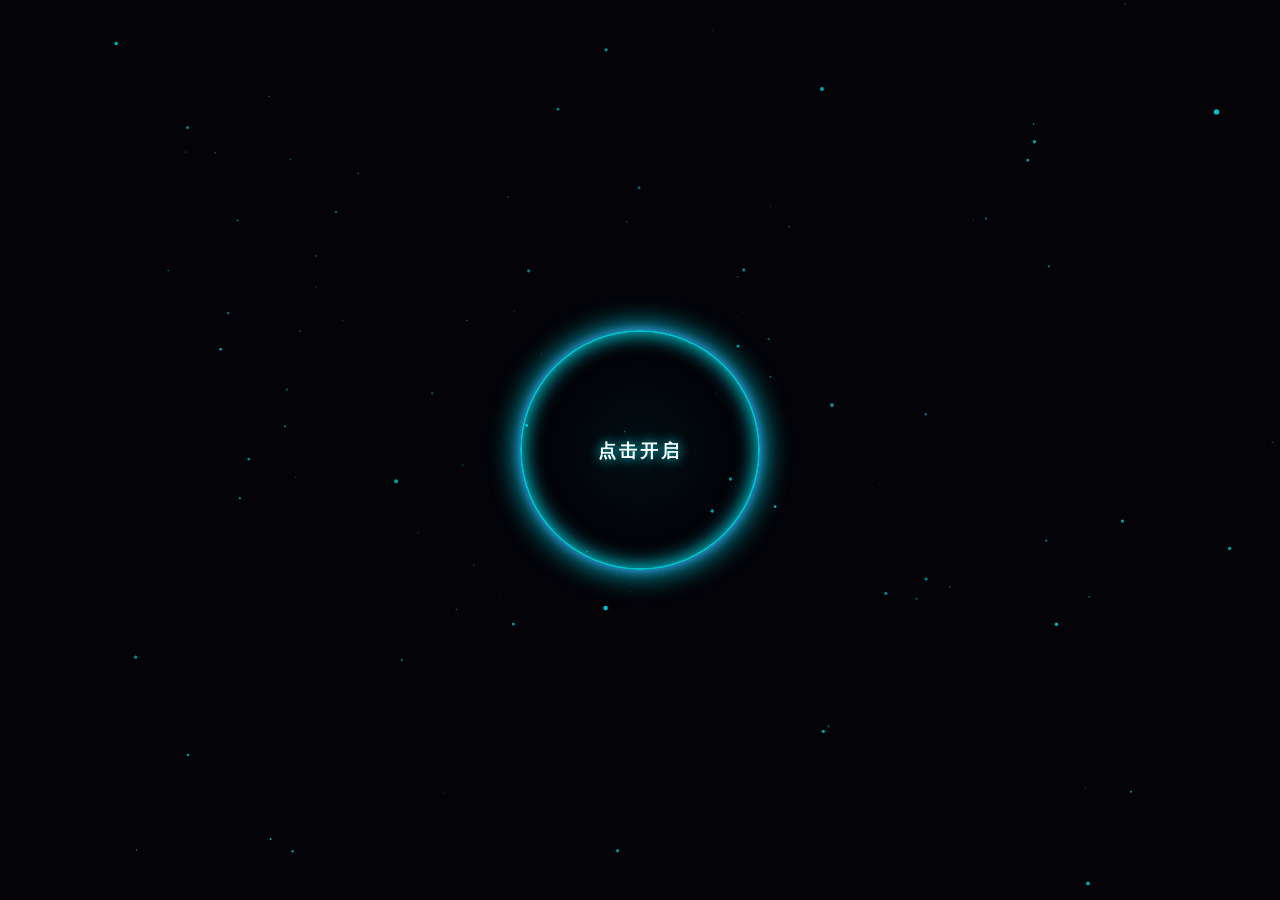
==== commit c512905b: "Update index.html" ====
--- a/index.html
+++ b/index.html
@@ -3,385 +3,519 @@
 <head>
     <meta charset="UTF-8">
     <meta name="viewport" content="width=device-width, initial-scale=1.0">
-    <title>Mac Simulator - macOS Experience on Windows</title>
+    <link rel="icon" type="image/png" href="favicon.png">
+    <title>Mac Simulator - FireMew0K</title>
     <style>
-        /* ==================== 1. 全局与强力背景设置 ==================== */
+        /* ==================== 1. 全局样式与变量 ==================== */
         :root {
-            --bg-dark: #0a0a12;
-            --card-bg: rgba(30, 30, 45, 0.7);
-            --card-border: rgba(255, 255, 255, 0.15);
-            --card-hover-border: #0071e3;
             --accent-blue: #0071e3;
-            --accent-glow: rgba(0, 113, 227, 0.5);
-            --text-main: #ffffff;
-            --text-sub: #b0b0b8;
-            --font-family: -apple-system, BlinkMacSystemFont, "Segoe UI", Roboto, sans-serif;
+            --accent-cyan: #00f2fe;
+            --accent-purple: #7928ca;
+            --bg-black: #030308;
+            --card-bg: rgba(20, 20, 35, 0.65);
+            --card-border: rgba(255, 255, 255, 0.12);
+            --text-main: #f5f5f7;
+            --text-sub: #a1a1a6;
         }
 
         * {
             box-sizing: border-box;
             margin: 0;
             padding: 0;
-        }
-
-        body {
-            font-family: var(--font-family);
-            background-color: #05050a; /* 兜底深色背景 */
+            user-select: none;
+        }
+
+        body, html {
+            width: 100%;
+            height: 100%;
+            overflow: hidden;
+            background-color: var(--bg-black);
+            font-family: -apple-system, BlinkMacSystemFont, "Segoe UI", Roboto, sans-serif;
             color: var(--text-main);
-            overflow-x: hidden;
-            line-height: 1.6;
-            min-height: 100vh;
-            position: relative;
-        }
-
-        /* 强化的科技发光背景 */
-        .tech-bg {
+        }
+
+        /* 动态背景 Canvas */
+        #bg-canvas {
             position: fixed;
             top: 0;
             left: 0;
             width: 100vw;
             height: 100vh;
-            z-index: -2;
-            background: 
-                radial-gradient(circle at 20% 20%, rgba(157, 78, 221, 0.25) 0%, transparent 40%),
-                radial-gradient(circle at 80% 70%, rgba(0, 113, 227, 0.25) 0%, transparent 40%),
-                radial-gradient(circle at 50% 50%, rgba(10, 10, 20, 0.9) 0%, #05050a 100%);
-        }
-
-        /* 明显的科技网格线条 */
-        .grid-overlay {
+            z-index: 0;
+            pointer-events: none;
+        }
+
+        /* ==================== 2. 开场：呼吸光圈与 3D 穿越 ==================== */
+        #portal-container {
             position: fixed;
             top: 0;
             left: 0;
             width: 100vw;
             height: 100vh;
-            z-index: -1;
-            background-image: 
-                linear-gradient(rgba(255, 255, 255, 0.05) 1px, transparent 1px),
-                linear-gradient(90deg, rgba(255, 255, 255, 0.05) 1px, transparent 1px);
-            background-size: 50px 50px;
-            pointer-events: none;
-        }
-
-        .container {
-            max-width: 1100px;
-            margin: 0 auto;
-            padding: 0 24px;
-        }
-
-        /* ==================== 2. 语言切换栏 ==================== */
-        .lang-nav {
-            position: fixed;
-            top: 24px;
-            right: 24px;
-            z-index: 100;
+            z-index: 10;
             display: flex;
-            gap: 8px;
-            background: rgba(20, 20, 35, 0.85);
-            padding: 6px;
-            border-radius: 30px;
-            border: 1px solid var(--card-border);
-            box-shadow: 0 8px 32px rgba(0, 0, 0, 0.5);
-        }
-
-        .lang-btn {
-            background: transparent;
-            border: none;
-            color: var(--text-sub);
-            padding: 6px 14px;
-            border-radius: 20px;
-            cursor: pointer;
-            font-size: 0.85rem;
-            font-weight: 600;
-            transition: all 0.2s ease;
-        }
-
-        .lang-btn:hover {
-            color: var(--text-main);
-        }
-
-        .lang-btn.active {
-            background: var(--accent-blue);
-            color: #fff;
-            box-shadow: 0 2px 10px var(--accent-glow);
-        }
-
-        /* ==================== 3. HERO 主视觉区 ==================== */
-        .hero {
-            min-height: 85vh;
-            display: flex;
-            flex-direction: column;
             justify-content: center;
             align-items: center;
+            flex-direction: column;
+            perspective: 1000px;
+        }
+
+        /* 呼吸光圈 */
+        .breath-ring-wrapper {
+            position: relative;
+            display: flex;
+            justify-content: center;
+            align-items: center;
+            cursor: pointer;
+            z-index: 2;
+            transition: opacity 0.5s ease;
+        }
+
+        .breath-ring {
+            width: 240px;
+            height: 240px;
+            border-radius: 50%;
+            background: radial-gradient(circle, rgba(0, 242, 254, 0.05) 0%, transparent 60%);
+            border: 2px solid rgba(0, 242, 254, 0.8);
+            box-shadow: 
+                0 0 30px var(--accent-cyan),
+                0 0 10px var(--accent-purple),
+                inset 0 0 20px var(--accent-cyan);
+            display: flex;
+            justify-content: center;
+            align-items: center;
+            animation: ringBreath 3.5s ease-in-out infinite;
+            transition: transform 0.4s ease, box-shadow 0.4s ease;
+        }
+
+        .breath-ring-wrapper:hover .breath-ring {
+            transform: scale(1.08);
+            box-shadow: 
+                0 0 60px var(--accent-cyan),
+                0 0 30px var(--accent-purple),
+                inset 0 0 30px var(--accent-cyan);
+        }
+
+        .ring-click-hint {
+            font-size: 1.15rem;
+            font-weight: 600;
+            letter-spacing: 3px;
+            color: #ffffff;
+            text-shadow: 0 0 12px var(--accent-cyan);
+        }
+
+        @keyframes ringBreath {
+            0%, 100% {
+                transform: scale(1);
+                box-shadow: 0 0 25px var(--accent-cyan), 0 0 8px var(--accent-purple), inset 0 0 15px var(--accent-cyan);
+                border-color: rgba(0, 242, 254, 0.6);
+            }
+            50% {
+                transform: scale(1.06);
+                box-shadow: 0 0 65px var(--accent-cyan), 0 0 35px var(--accent-purple), inset 0 0 40px var(--accent-cyan);
+                border-color: rgba(121, 40, 202, 0.9);
+            }
+        }
+
+        /* 3D 隧道成就卡片（修正：默认 display: none 彻底防止闪现） */
+        .warp-tunnel {
+            position: absolute;
+            width: 100%;
+            height: 100%;
+            transform-style: preserve-3d;
+            pointer-events: none;
+            display: none; 
+            opacity: 0;
+            transition: opacity 0.4s ease;
+        }
+
+        .achievement-card {
+            position: absolute;
+            width: 280px;
+            padding: 20px;
+            background: rgba(10, 10, 25, 0.85);
+            border: 1px solid var(--accent-cyan);
+            border-radius: 16px;
+            box-shadow: 0 0 30px rgba(0, 242, 254, 0.3);
+            color: #fff;
+            backdrop-filter: blur(15px);
+        }
+
+        .achievement-card.left { left: 12vw; }
+        .achievement-card.right { right: 12vw; }
+
+        .achievement-card h4 {
+            color: var(--accent-cyan);
+            font-size: 1.05rem;
+            margin-bottom: 6px;
+        }
+
+        .achievement-card p {
+            font-size: 0.88rem;
+            color: var(--text-sub);
+        }
+
+        /* 全屏过场闪光 */
+        #warp-flash {
+            position: fixed;
+            top: 0; left: 0; width: 100vw; height: 100vh;
+            background: #ffffff;
+            opacity: 0;
+            pointer-events: none;
+            z-index: 20;
+            transition: opacity 0.5s ease-out;
+        }
+
+        /* ==================== 3. 主页内容 ==================== */
+        #main-content {
+            position: absolute;
+            top: 0;
+            left: 0;
+            width: 100vw;
+            height: 100vh;
+            overflow-y: auto;
+            z-index: 5;
+            opacity: 0;
+            visibility: hidden;
+            transition: opacity 1s ease, visibility 1s ease;
+        }
+
+        #main-content.active {
+            opacity: 1;
+            visibility: visible;
+        }
+
+        .container {
+            max-width: 1050px;
+            margin: 0 auto;
+            padding: 80px 24px 60px;
+        }
+
+        .hero {
             text-align: center;
-            padding-top: 40px;
-        }
-
-        .badge {
-            display: inline-flex;
-            align-items: center;
-            padding: 6px 16px;
-            background: rgba(0, 113, 227, 0.2);
-            border: 1px solid rgba(0, 113, 227, 0.5);
-            border-radius: 20px;
-            font-size: 0.85rem;
-            color: #64b5f6;
-            margin-bottom: 24px;
+            margin-bottom: 60px;
         }
 
         .hero h1 {
-            font-size: clamp(2.5rem, 6vw, 4.5rem);
+            font-size: clamp(2.8rem, 6vw, 4.5rem);
             font-weight: 800;
-            letter-spacing: -0.02em;
-            color: #ffffff;
-            margin-bottom: 16px;
-            text-shadow: 0 0 30px rgba(255, 255, 255, 0.2);
-        }
-
-        .hero .subtitle {
-            font-size: clamp(1.1rem, 2vw, 1.35rem);
+            background: linear-gradient(135deg, #fff 40%, var(--accent-cyan) 100%);
+            -webkit-background-clip: text;
+            -webkit-text-fill-color: transparent;
+            margin-bottom: 12px;
+        }
+
+        .hero p {
+            font-size: 1.2rem;
             color: var(--text-sub);
-            max-width: 650px;
-            margin-bottom: 40px;
-        }
-
-        .cta-group {
+        }
+
+        .btn-group {
             display: flex;
+            justify-content: center;
             gap: 16px;
+            margin-top: 30px;
             flex-wrap: wrap;
-            justify-content: center;
         }
 
         .btn {
-            padding: 14px 32px;
+            padding: 12px 28px;
             border-radius: 30px;
+            font-size: 0.95rem;
+            font-weight: 600;
             text-decoration: none;
-            font-weight: 600;
-            font-size: 1rem;
-            transition: all 0.2s ease;
+            transition: all 0.3s ease;
             display: inline-flex;
             align-items: center;
             gap: 8px;
         }
 
         .btn-primary {
-            background: var(--accent-blue);
+            background: linear-gradient(135deg, var(--accent-blue), var(--accent-purple));
             color: #fff;
-            box-shadow: 0 4px 20px var(--accent-glow);
+            box-shadow: 0 4px 20px rgba(0, 113, 227, 0.4);
         }
 
         .btn-primary:hover {
             transform: translateY(-2px);
-            background: #0077ed;
-            box-shadow: 0 6px 25px rgba(0, 113, 227, 0.7);
+            box-shadow: 0 8px 30px rgba(0, 113, 227, 0.7);
         }
 
         .btn-secondary {
-            background: rgba(255, 255, 255, 0.1);
-            color: var(--text-main);
+            background: rgba(255, 255, 255, 0.08);
+            color: #fff;
             border: 1px solid var(--card-border);
         }
 
         .btn-secondary:hover {
-            background: rgba(255, 255, 255, 0.2);
+            background: rgba(255, 255, 255, 0.16);
             transform: translateY(-2px);
         }
 
-        /* ==================== 4. 组件卡片区域 ==================== */
-        .features {
-            padding: 60px 0;
-        }
-
+        /* 功能卡片 */
         .section-title {
+            font-size: 1.8rem;
+            margin-bottom: 30px;
             text-align: center;
-            font-size: 2rem;
-            margin-bottom: 40px;
-            font-weight: 700;
         }
 
         .grid {
             display: grid;
             grid-template-columns: repeat(auto-fit, minmax(280px, 1fr));
             gap: 24px;
+            margin-bottom: 60px;
         }
 
         .card {
             background: var(--card-bg);
             border: 1px solid var(--card-border);
             border-radius: 20px;
-            padding: 32px;
+            padding: 28px;
+            backdrop-filter: blur(20px);
             transition: all 0.3s ease;
-            box-shadow: 0 10px 30px rgba(0, 0, 0, 0.3);
         }
 
         .card:hover {
-            transform: translateY(-6px);
-            border-color: var(--card-hover-border);
-            box-shadow: 0 15px 35px rgba(0, 113, 227, 0.3);
+            border-color: var(--accent-cyan);
+            transform: translateY(-5px);
+            box-shadow: 0 10px 30px rgba(0, 242, 254, 0.15);
         }
 
         .card-icon {
-            font-size: 2.5rem;
-            margin-bottom: 16px;
+            font-size: 2rem;
+            margin-bottom: 12px;
         }
 
         .card h3 {
-            font-size: 1.3rem;
-            margin-bottom: 12px;
-            font-weight: 600;
+            font-size: 1.25rem;
+            margin-bottom: 10px;
         }
 
         .card p {
             color: var(--text-sub);
-            font-size: 0.95rem;
-        }
-
-        /* 关于框 */
-        .about-box {
-            margin-top: 60px;
-            background: rgba(20, 20, 35, 0.8);
+            font-size: 0.92rem;
+        }
+
+        /* 使用指南 */
+        .usage-box {
+            background: rgba(15, 15, 30, 0.8);
             border: 1px solid var(--card-border);
             border-radius: 20px;
-            padding: 40px;
-            text-align: center;
-        }
-
-        .about-box p {
+            padding: 32px;
+            margin-bottom: 60px;
+        }
+
+        .usage-box ol {
+            padding-left: 20px;
             color: var(--text-sub);
-            font-size: 1.05rem;
-            max-width: 700px;
-            margin: 0 auto;
+            line-height: 1.8;
+        }
+
+        .usage-box li strong {
+            color: var(--text-main);
         }
 
         footer {
             text-align: center;
-            padding: 40px 0;
+            padding: 30px 0;
             color: var(--text-sub);
+            border-top: 1px solid var(--card-border);
             font-size: 0.9rem;
-            border-top: 1px solid rgba(255, 255, 255, 0.08);
-            margin-top: 60px;
         }
 
         footer a {
-            color: #64b5f6;
+            color: var(--accent-cyan);
             text-decoration: none;
         }
     </style>
 </head>
 <body>
 
-    <div class="tech-bg"></div>
-    <div class="grid-overlay"></div>
-
-    <nav class="lang-nav">
-        <button class="lang-btn active" onclick="switchLang('zh', this)">中文</button>
-        <button class="lang-btn" onclick="switchLang('en', this)">English</button>
-        <button class="lang-btn" onclick="switchLang('pt', this)">Português</button>
-    </nav>
-
-    <header class="hero container">
-        <div class="badge" 
-             data-zh="⚡ 体验 macOS 的极简审美" 
-             data-en="⚡ Experience macOS Aesthetics" 
-             data-pt="⚡ Experimente a estética do macOS">
-            ⚡ 体验 macOS 的极简审美
+    <canvas id="bg-canvas"></canvas>
+
+    <div id="warp-flash"></div>
+
+    <div id="portal-container">
+        <div class="breath-ring-wrapper" id="start-btn">
+            <div class="breath-ring">
+                <span class="ring-click-hint">点击开启</span>
+            </div>
         </div>
-        
-        <h1> Mac Simulator</h1>
-        
-        <p class="subtitle" 
-           data-zh="在 Windows 上还原 macOS 的界面与经典交互体验。" 
-           data-en="Recreate the macOS interface and classic features on Windows." 
-           data-pt="Recrie a interface e as funcionalidades do macOS no seu Windows.">
-            在 Windows 上还原 macOS 的界面与经典交互体验。
-        </p>
-
-        <div class="cta-group">
-            <a href="https://github.com/steveqwer5-pixel/Mac-Simulator/releases" class="btn btn-primary" target="_blank"
-               data-zh="🚀 立即下载 (Releases)"
-               data-en="🚀 Download Now (Releases)"
-               data-pt="🚀 Baixar Agora (Releases)">
-                🚀 立即下载 (Releases)
-            </a>
-            <a href="https://github.com/steveqwer5-pixel/Mac-Simulator" class="btn btn-secondary" target="_blank"
-               data-zh="⭐ GitHub 仓库"
-               data-en="⭐ View on GitHub"
-               data-pt="⭐ Ver no GitHub">
-                ⭐ GitHub 仓库
-            </a>
+
+        <div class="warp-tunnel" id="tunnel">
+            <div class="achievement-card left" style="top: 25%; transform: translateZ(-800px);">
+                <h4>🏆 突破 1: Spotlight 极速调出</h4>
+                <p>响应零延迟，具备 NOACTIVATE 窗口特性，绝不强占焦点。</p>
+            </div>
+            <div class="achievement-card right" style="top: 45%; transform: translateZ(-1600px);">
+                <h4>🏝️ 突破 2: WinIsland 动态灵动岛</h4>
+                <p>贴合顶栏，融入弹性缓动算法，支持画幅音波与本地专辑封面。</p>
+            </div>
+            <div class="achievement-card left" style="top: 65%; transform: translateZ(-2400px);">
+                <h4>⚓ 突破 3: 全面兼容 Dockfinder</h4>
+                <p>与 Steam 热门组件打通，零冲突实现原生 macOS 级沉浸体验。</p>
+            </div>
         </div>
-    </header>
-
-    <main class="container">
-        <section class="features">
-            <h2 class="section-title" 
-                data-zh="已发布核心组件" 
-                data-en="Released Components" 
-                data-pt="Recursos em Destaque">
-                已发布核心组件
-            </h2>
-
+    </div>
+
+    <div id="main-content">
+        <div class="container">
+            <header class="hero">
+                <h1>Mac Simulator</h1>
+                <p>在 Windows 上原生还原 macOS 的极致视觉与高效交互</p>
+
+                <div class="btn-group">
+                    <a href="https://github.com/steveqwer5-pixel/Mac-Simulator/releases" class="btn btn-primary" target="_blank">
+                        🚀 立即下载最新 Release
+                    </a>
+                    <a href="https://github.com/steveqwer5-pixel/Mac-Simulator" class="btn btn-secondary" target="_blank">
+                        ⭐ GitHub 开源仓库
+                    </a>
+                </div>
+            </header>
+
+            <h2 class="section-title">核心部件</h2>
             <div class="grid">
                 <div class="card">
                     <div class="card-icon">🔍</div>
-                    <h3>Spotlight</h3>
-                    <p data-zh="极简快捷搜索与交互窗口，响应迅速，采用物理透明混合渲染，绝不抢占系统焦点。"
-                       data-en="Minimalist quick search and interaction overlay, ultra-responsive without taking system focus."
-                       data-pt="Barra de pesquisa e navegação rápida inspirada no macOS. Leve e responsiva.">
-                        极简快捷搜索与交互窗口，响应迅速，采用物理透明混合渲染，绝不抢占系统焦点。
-                    </p>
+                    <h3>Spotlight.exe</h3>
+                    <p>macOS 经典极简快捷搜索悬浮栏，即调即用，轻量纯粹。</p>
                 </div>
-
                 <div class="card">
                     <div class="card-icon">🏝️</div>
-                    <h3>Island</h3>
-                    <p data-zh="贴合屏幕顶部的悬浮灵动岛，集成日历、时钟与音频控制，具备物理阻尼弹簧动效。"
-                       data-en="Dynamic notch / island attached to top of screen with calendar, clock, and audio controls with elastic animations."
-                       data-pt="Notch/Dynamic Island na parte superior da tela com integração fluida e animações dinâmicas.">
-                        贴合屏幕顶部的悬浮灵动岛，集成日历、时钟与音频控制，具备物理阻尼弹簧动效。
-                    </p>
+                    <h3>WinIsland.exe</h3>
+                    <p>顶栏悬浮灵动岛，支持日历、实时时钟与音乐播放控制器。</p>
                 </div>
-
                 <div class="card">
                     <div class="card-icon">⚓</div>
-                    <h3 data-zh="Dock & Finder 兼容" data-en="Dock & Finder Compatible" data-pt="Compatível com Dockfinder">Dock & Finder 兼容</h3>
-                    <p data-zh="Dock 与 Finder 推荐配合 Steam 上的 Dockfinder 使用，本项目完美兼容与配合联动。"
-                       data-en="For Dock & Finder, simply use Steam's Dockfinder. Fully compatible and seamless!"
-                       data-pt="Integração e compatibilidade perfeita com o Dockfinder da Steam para uma experiência completa.">
-                        Dock 与 Finder 推荐配合 Steam 上的 Dockfinder 使用，本项目完美兼容与配合联动。
-                    </p>
+                    <h3>Dockfinder 联动</h3>
+                    <p>推荐配合 Steam 上的 Dockfinder 使用，构建完美的 Mac 桌面体验。</p>
                 </div>
             </div>
 
-            <div class="about-box">
-                <h2 style="margin-bottom: 16px; font-weight: 700;" 
-                    data-zh="纯粹由兴趣驱动" 
-                    data-en="Fueled Purely by Passion" 
-                    data-pt="Movido por Paixão">
-                    纯粹由兴趣驱动
-                </h2>
-                <p data-zh="无需折腾复杂的黑苹果（Hackintosh），也能在原生 Windows 系统上体验 macOS 的精致设计语言与极致桌面交互。"
-                   data-en="Experience Mac aesthetics without needing a complex Hackintosh setup. Pure, lightweight, and native."
-                   data-pt="Experimente a estética do Mac no seu Windows sem precisar de um Hackintosh complexo.">
-                    无需折腾复杂的黑苹果（Hackintosh），也能在原生 Windows 系统上体验 macOS 的精致设计语言与极致桌面交互。
-                </p>
+            <div class="usage-box">
+                <h3 style="margin-bottom: 16px; font-size: 1.3rem;">💡 快速上手指南</h3>
+                <ol>
+                    <li>点击下方或顶部的 <strong>[立即下载]</strong> 前往 GitHub Releases 页面。</li>
+                    <li>直接下载项目仓库中的 <code>WinIsland.exe</code> 与 <code>Spotlight.exe</code>。</li>
+                    <li>双击运行即可使用，无需解压或安装，纯绿色软件。</li>
+                    <li>（可选）将 1:1 比例的专辑图片命名为 <code>cover.jpg</code> 放在同级目录下，WinIsland 可自动读取显示。</li>
+                </ol>
             </div>
-        </section>
-    </main>
-
-    <footer>
-        <p>Created by <a href="https://github.com/steveqwer5-pixel" target="_blank">steveqwer5-pixel</a> | Source on <a href="https://github.com/steveqwer5-pixel/Mac-Simulator" target="_blank">GitHub</a></p>
-    </footer>
+
+            <footer>
+                <p>Designed & Developed by <strong>FireMew0K</strong> | Project hosted on <a href="https://github.com/steveqwer5-pixel/Mac-Simulator" target="_blank">GitHub</a></p>
+            </footer>
+        </div>
+    </div>
 
     <script>
-        function switchLang(lang, btn) {
-            document.querySelectorAll('.lang-btn').forEach(b => b.classList.remove('active'));
-            btn.classList.add('active');
-
-            document.querySelectorAll('[data-' + lang + ']').forEach(el => {
-                el.innerText = el.getAttribute('data-' + lang);
+        // 1. 星空背景
+        const canvas = document.getElementById('bg-canvas');
+        const ctx = canvas.getContext('2d');
+        let width = canvas.width = window.innerWidth;
+        let height = canvas.height = window.innerHeight;
+
+        window.addEventListener('resize', () => {
+            width = canvas.width = window.innerWidth;
+            height = canvas.height = window.innerHeight;
+        });
+
+        const stars = [];
+        const starCount = 280;
+        let speed = 0.5;
+
+        for (let i = 0; i < starCount; i++) {
+            stars.push({
+                x: (Math.random() - 0.5) * width * 2,
+                y: (Math.random() - 0.5) * height * 2,
+                z: Math.random() * width,
+                size: Math.random() * 1.5
             });
         }
+
+        function drawStars() {
+            ctx.fillStyle = '#030308';
+            ctx.fillRect(0, 0, width, height);
+
+            const cx = width / 2;
+            const cy = height / 2;
+
+            for (let i = 0; i < starCount; i++) {
+                let star = stars[i];
+                star.z -= speed;
+
+                if (star.z <= 0) {
+                    star.z = width;
+                    star.x = (Math.random() - 0.5) * width * 2;
+                    star.y = (Math.random() - 0.5) * height * 2;
+                }
+
+                let k = 250 / star.z;
+                let px = star.x * k + cx;
+                let py = star.y * k + cy;
+
+                if (px >= 0 && px <= width && py >= 0 && py <= height) {
+                    let size = (1 - star.z / width) * 2.2 * star.size;
+                    let alpha = (1 - star.z / width);
+                    ctx.fillStyle = `rgba(0, 242, 254, ${alpha})`;
+                    ctx.beginPath();
+                    ctx.arc(px, py, size > 0 ? size : 0.5, 0, Math.PI * 2);
+                    ctx.fill();
+                }
+            }
+            requestAnimationFrame(drawStars);
+        }
+        drawStars();
+
+        // 2. 修正后的精确穿越动画逻辑
+        const startBtn = document.getElementById('start-btn');
+        const tunnel = document.getElementById('tunnel');
+        const cards = document.querySelectorAll('.achievement-card');
+        const flash = document.getElementById('warp-flash');
+        const portalContainer = document.getElementById('portal-container');
+        const mainContent = document.getElementById('main-content');
+
+        startBtn.addEventListener('click', () => {
+            // 淡出光圈
+            startBtn.style.opacity = '0';
+            startBtn.style.pointerEvents = 'none';
+
+            // 显示 3D 隧道（只在点击后激活）
+            tunnel.style.display = 'block';
+            setTimeout(() => { tunnel.style.opacity = '1'; }, 20);
+
+            // 粒子加速
+            let acceleration = setInterval(() => {
+                if (speed < 32) speed += 1.2;
+            }, 50);
+
+            // 3D 卡片依序推进
+            let posZ = [-1000, -1800, -2600];
+            let warpInterval = setInterval(() => {
+                cards.forEach((card, idx) => {
+                    posZ[idx] += 28;
+                    card.style.transform = `translateZ(${posZ[idx]}px)`;
+                });
+            }, 16);
+
+            // 闪光过场并进入主页
+            setTimeout(() => {
+                flash.style.opacity = '1';
+                setTimeout(() => {
+                    clearInterval(acceleration);
+                    clearInterval(warpInterval);
+                    speed = 0.8;
+                    
+                    portalContainer.style.display = 'none';
+                    mainContent.classList.add('active');
+                    
+                    setTimeout(() => {
+                        flash.style.opacity = '0';
+                    }, 200);
+                }, 400);
+            }, 2400);
+        });
     </script>
 </body>
 </html>
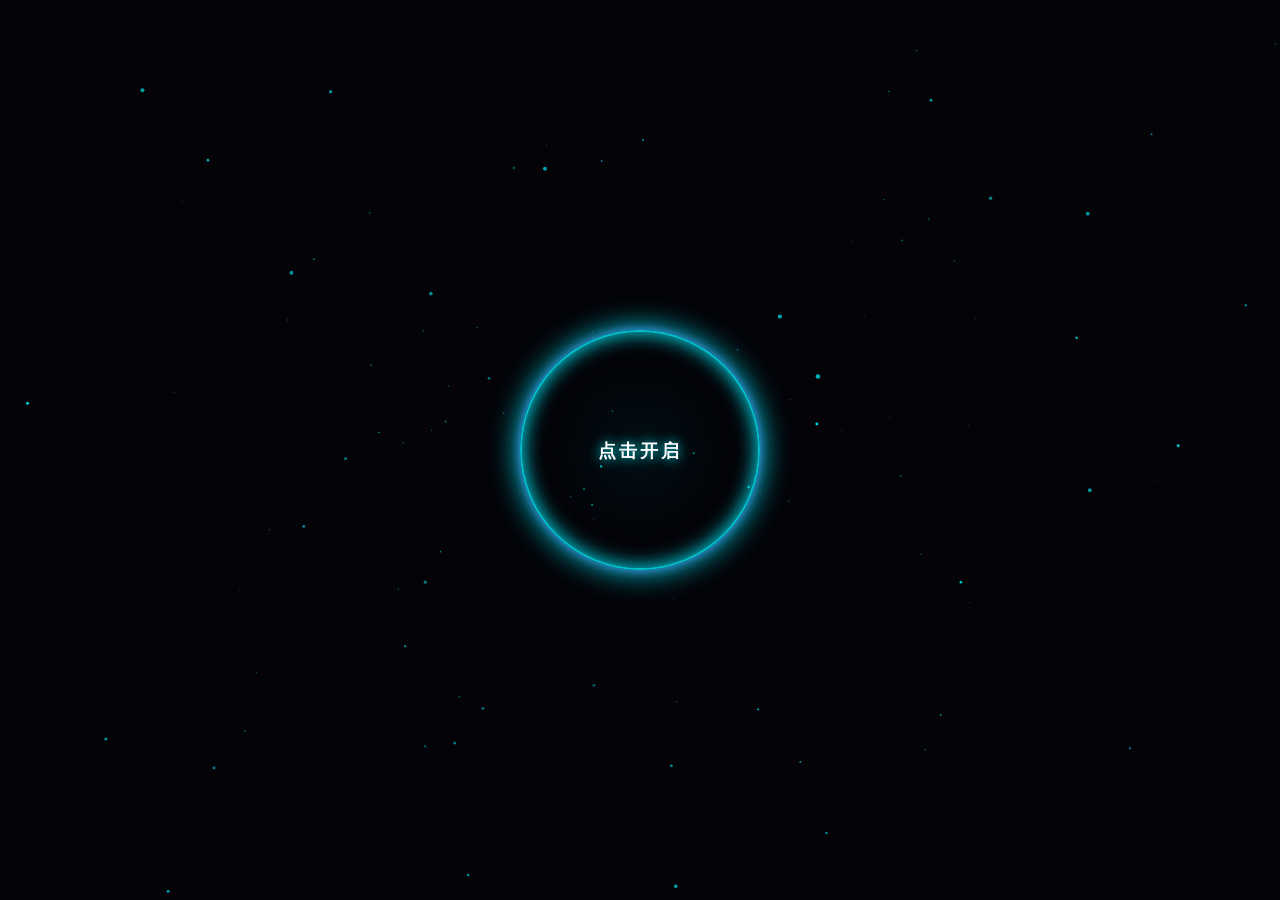
==== commit 1708f3e1: "Update index.html" ====
--- a/index.html
+++ b/index.html
@@ -399,7 +399,6 @@
                     <li>点击下方或顶部的 <strong>[立即下载]</strong> 前往 GitHub Releases 页面。</li>
                     <li>直接下载项目仓库中的 <code>WinIsland.exe</code> 与 <code>Spotlight.exe</code>。</li>
                     <li>双击运行即可使用，无需解压或安装，纯绿色软件。</li>
-                    <li>（可选）将 1:1 比例的专辑图片命名为 <code>cover.jpg</code> 放在同级目录下，WinIsland 可自动读取显示。</li>
                 </ol>
             </div>
 
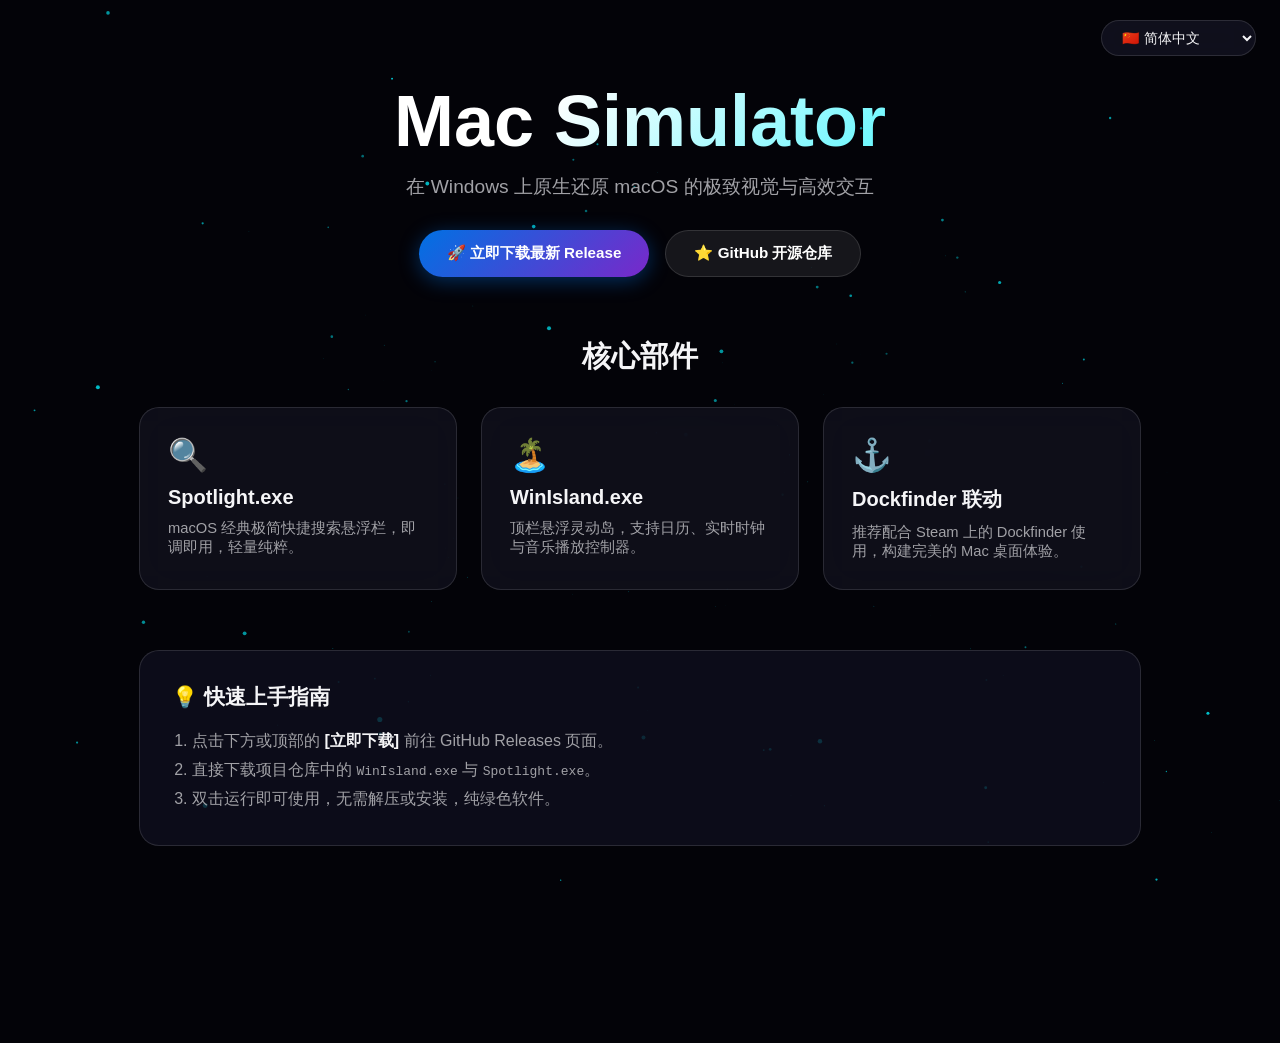
==== commit 6a23e612: "Update index.html" ====
--- a/index.html
+++ b/index.html
@@ -28,7 +28,7 @@
         body, html {
             width: 100%;
             height: 100%;
-            overflow: hidden;
+            overflow-x: hidden;
             background-color: var(--bg-black);
             font-family: -apple-system, BlinkMacSystemFont, "Segoe UI", Roboto, sans-serif;
             color: var(--text-main);
@@ -45,142 +45,43 @@
             pointer-events: none;
         }
 
-        /* ==================== 2. 开场：呼吸光圈与 3D 穿越 ==================== */
-        #portal-container {
+        /* 语言切换下拉框样式 */
+        .lang-switch-container {
             position: fixed;
-            top: 0;
-            left: 0;
+            top: 20px;
+            right: 24px;
+            z-index: 100;
+        }
+
+        .lang-select {
+            background: rgba(20, 20, 35, 0.75);
+            color: var(--text-main);
+            border: 1px solid var(--card-border);
+            padding: 8px 16px;
+            border-radius: 20px;
+            font-size: 0.88rem;
+            outline: none;
+            cursor: pointer;
+            backdrop-filter: blur(15px);
+            transition: all 0.3s ease;
+        }
+
+        .lang-select:hover {
+            border-color: var(--accent-cyan);
+            box-shadow: 0 0 15px rgba(0, 242, 254, 0.2);
+        }
+
+        .lang-select option {
+            background-color: #0d0d1a;
+            color: var(--text-main);
+        }
+
+        /* ==================== 2. 主页内容 ==================== */
+        #main-content {
+            position: relative;
             width: 100vw;
-            height: 100vh;
-            z-index: 10;
-            display: flex;
-            justify-content: center;
-            align-items: center;
-            flex-direction: column;
-            perspective: 1000px;
-        }
-
-        /* 呼吸光圈 */
-        .breath-ring-wrapper {
-            position: relative;
-            display: flex;
-            justify-content: center;
-            align-items: center;
-            cursor: pointer;
-            z-index: 2;
-            transition: opacity 0.5s ease;
-        }
-
-        .breath-ring {
-            width: 240px;
-            height: 240px;
-            border-radius: 50%;
-            background: radial-gradient(circle, rgba(0, 242, 254, 0.05) 0%, transparent 60%);
-            border: 2px solid rgba(0, 242, 254, 0.8);
-            box-shadow: 
-                0 0 30px var(--accent-cyan),
-                0 0 10px var(--accent-purple),
-                inset 0 0 20px var(--accent-cyan);
-            display: flex;
-            justify-content: center;
-            align-items: center;
-            animation: ringBreath 3.5s ease-in-out infinite;
-            transition: transform 0.4s ease, box-shadow 0.4s ease;
-        }
-
-        .breath-ring-wrapper:hover .breath-ring {
-            transform: scale(1.08);
-            box-shadow: 
-                0 0 60px var(--accent-cyan),
-                0 0 30px var(--accent-purple),
-                inset 0 0 30px var(--accent-cyan);
-        }
-
-        .ring-click-hint {
-            font-size: 1.15rem;
-            font-weight: 600;
-            letter-spacing: 3px;
-            color: #ffffff;
-            text-shadow: 0 0 12px var(--accent-cyan);
-        }
-
-        @keyframes ringBreath {
-            0%, 100% {
-                transform: scale(1);
-                box-shadow: 0 0 25px var(--accent-cyan), 0 0 8px var(--accent-purple), inset 0 0 15px var(--accent-cyan);
-                border-color: rgba(0, 242, 254, 0.6);
-            }
-            50% {
-                transform: scale(1.06);
-                box-shadow: 0 0 65px var(--accent-cyan), 0 0 35px var(--accent-purple), inset 0 0 40px var(--accent-cyan);
-                border-color: rgba(121, 40, 202, 0.9);
-            }
-        }
-
-        /* 3D 隧道成就卡片（修正：默认 display: none 彻底防止闪现） */
-        .warp-tunnel {
-            position: absolute;
-            width: 100%;
-            height: 100%;
-            transform-style: preserve-3d;
-            pointer-events: none;
-            display: none; 
-            opacity: 0;
-            transition: opacity 0.4s ease;
-        }
-
-        .achievement-card {
-            position: absolute;
-            width: 280px;
-            padding: 20px;
-            background: rgba(10, 10, 25, 0.85);
-            border: 1px solid var(--accent-cyan);
-            border-radius: 16px;
-            box-shadow: 0 0 30px rgba(0, 242, 254, 0.3);
-            color: #fff;
-            backdrop-filter: blur(15px);
-        }
-
-        .achievement-card.left { left: 12vw; }
-        .achievement-card.right { right: 12vw; }
-
-        .achievement-card h4 {
-            color: var(--accent-cyan);
-            font-size: 1.05rem;
-            margin-bottom: 6px;
-        }
-
-        .achievement-card p {
-            font-size: 0.88rem;
-            color: var(--text-sub);
-        }
-
-        /* 全屏过场闪光 */
-        #warp-flash {
-            position: fixed;
-            top: 0; left: 0; width: 100vw; height: 100vh;
-            background: #ffffff;
-            opacity: 0;
-            pointer-events: none;
-            z-index: 20;
-            transition: opacity 0.5s ease-out;
-        }
-
-        /* ==================== 3. 主页内容 ==================== */
-        #main-content {
-            position: absolute;
-            top: 0;
-            left: 0;
-            width: 100vw;
-            height: 100vh;
-            overflow-y: auto;
+            min-height: 100vh;
             z-index: 5;
-            opacity: 0;
-            visibility: hidden;
-            transition: opacity 1s ease, visibility 1s ease;
-        }
-
-        #main-content.active {
             opacity: 1;
             visibility: visible;
         }
@@ -333,69 +234,52 @@
 
     <canvas id="bg-canvas"></canvas>
 
-    <div id="warp-flash"></div>
-
-    <div id="portal-container">
-        <div class="breath-ring-wrapper" id="start-btn">
-            <div class="breath-ring">
-                <span class="ring-click-hint">点击开启</span>
-            </div>
-        </div>
-
-        <div class="warp-tunnel" id="tunnel">
-            <div class="achievement-card left" style="top: 25%; transform: translateZ(-800px);">
-                <h4>🏆 突破 1: Spotlight 极速调出</h4>
-                <p>响应零延迟，具备 NOACTIVATE 窗口特性，绝不强占焦点。</p>
-            </div>
-            <div class="achievement-card right" style="top: 45%; transform: translateZ(-1600px);">
-                <h4>🏝️ 突破 2: WinIsland 动态灵动岛</h4>
-                <p>贴合顶栏，融入弹性缓动算法，支持画幅音波与本地专辑封面。</p>
-            </div>
-            <div class="achievement-card left" style="top: 65%; transform: translateZ(-2400px);">
-                <h4>⚓ 突破 3: 全面兼容 Dockfinder</h4>
-                <p>与 Steam 热门组件打通，零冲突实现原生 macOS 级沉浸体验。</p>
-            </div>
-        </div>
+    <div class="lang-switch-container">
+        <select id="langSelect" class="lang-select">
+            <option value="zh_cn">🇨🇳 简体中文</option>
+            <option value="pt_pt">🇵🇹 Português</option>
+            <option value="en_us">🇺🇸 English (US)</option>
+        </select>
     </div>
 
     <div id="main-content">
         <div class="container">
             <header class="hero">
-                <h1>Mac Simulator</h1>
-                <p>在 Windows 上原生还原 macOS 的极致视觉与高效交互</p>
+                <h1 id="heroTitle">Mac Simulator</h1>
+                <p id="heroSubtitle">在 Windows 上原生还原 macOS 的极致视觉与高效交互</p>
 
                 <div class="btn-group">
-                    <a href="https://github.com/steveqwer5-pixel/Mac-Simulator/releases" class="btn btn-primary" target="_blank">
+                    <a href="https://github.com/steveqwer5-pixel/Mac-Simulator/releases" class="btn btn-primary" target="_blank" id="btnDownload">
                         🚀 立即下载最新 Release
                     </a>
-                    <a href="https://github.com/steveqwer5-pixel/Mac-Simulator" class="btn btn-secondary" target="_blank">
+                    <a href="https://github.com/steveqwer5-pixel/Mac-Simulator" class="btn btn-secondary" target="_blank" id="btnRepo">
                         ⭐ GitHub 开源仓库
                     </a>
                 </div>
             </header>
 
-            <h2 class="section-title">核心部件</h2>
+            <h2 class="section-title" id="sectionComponents">核心部件</h2>
             <div class="grid">
                 <div class="card">
                     <div class="card-icon">🔍</div>
                     <h3>Spotlight.exe</h3>
-                    <p>macOS 经典极简快捷搜索悬浮栏，即调即用，轻量纯粹。</p>
+                    <p id="descSpotlight">macOS 经典极简快捷搜索悬浮栏，即调即用，轻量纯粹。</p>
                 </div>
                 <div class="card">
                     <div class="card-icon">🏝️</div>
                     <h3>WinIsland.exe</h3>
-                    <p>顶栏悬浮灵动岛，支持日历、实时时钟与音乐播放控制器。</p>
+                    <p id="descWinIsland">顶栏悬浮灵动岛，支持日历、实时时钟与音乐播放控制器。</p>
                 </div>
                 <div class="card">
                     <div class="card-icon">⚓</div>
-                    <h3>Dockfinder 联动</h3>
-                    <p>推荐配合 Steam 上的 Dockfinder 使用，构建完美的 Mac 桌面体验。</p>
+                    <h3 id="titleDockfinder">Dockfinder 联动</h3>
+                    <p id="descDockfinder">推荐配合 Steam 上的 Dockfinder 使用，构建完美的 Mac 桌面体验。</p>
                 </div>
             </div>
 
             <div class="usage-box">
-                <h3 style="margin-bottom: 16px; font-size: 1.3rem;">💡 快速上手指南</h3>
-                <ol>
+                <h3 style="margin-bottom: 16px; font-size: 1.3rem;" id="titleQuickStart">💡 快速上手指南</h3>
+                <ol id="usageList">
                     <li>点击下方或顶部的 <strong>[立即下载]</strong> 前往 GitHub Releases 页面。</li>
                     <li>直接下载项目仓库中的 <code>WinIsland.exe</code> 与 <code>Spotlight.exe</code>。</li>
                     <li>双击运行即可使用，无需解压或安装，纯绿色软件。</li>
@@ -403,7 +287,7 @@
             </div>
 
             <footer>
-                <p>Designed & Developed by <strong>FireMew0K</strong> | Project hosted on <a href="https://github.com/steveqwer5-pixel/Mac-Simulator" target="_blank">GitHub</a></p>
+                <p><span id="footerText">Designed & Developed by</span> <strong>FireMew0K</strong> | Project hosted on <a href="https://github.com/steveqwer5-pixel/Mac-Simulator" target="_blank">GitHub</a></p>
             </footer>
         </div>
     </div>
@@ -422,7 +306,7 @@
 
         const stars = [];
         const starCount = 280;
-        let speed = 0.5;
+        let speed = 0.8;
 
         for (let i = 0; i < starCount; i++) {
             stars.push({
@@ -467,53 +351,88 @@
         }
         drawStars();
 
-        // 2. 修正后的精确穿越动画逻辑
-        const startBtn = document.getElementById('start-btn');
-        const tunnel = document.getElementById('tunnel');
-        const cards = document.querySelectorAll('.achievement-card');
-        const flash = document.getElementById('warp-flash');
-        const portalContainer = document.getElementById('portal-container');
-        const mainContent = document.getElementById('main-content');
-
-        startBtn.addEventListener('click', () => {
-            // 淡出光圈
-            startBtn.style.opacity = '0';
-            startBtn.style.pointerEvents = 'none';
-
-            // 显示 3D 隧道（只在点击后激活）
-            tunnel.style.display = 'block';
-            setTimeout(() => { tunnel.style.opacity = '1'; }, 20);
-
-            // 粒子加速
-            let acceleration = setInterval(() => {
-                if (speed < 32) speed += 1.2;
-            }, 50);
-
-            // 3D 卡片依序推进
-            let posZ = [-1000, -1800, -2600];
-            let warpInterval = setInterval(() => {
-                cards.forEach((card, idx) => {
-                    posZ[idx] += 28;
-                    card.style.transform = `translateZ(${posZ[idx]}px)`;
-                });
-            }, 16);
-
-            // 闪光过场并进入主页
-            setTimeout(() => {
-                flash.style.opacity = '1';
-                setTimeout(() => {
-                    clearInterval(acceleration);
-                    clearInterval(warpInterval);
-                    speed = 0.8;
-                    
-                    portalContainer.style.display = 'none';
-                    mainContent.classList.add('active');
-                    
-                    setTimeout(() => {
-                        flash.style.opacity = '0';
-                    }, 200);
-                }, 400);
-            }, 2400);
+        // 2. 多语言支持 (i18n)
+        const i18n = {
+            zh_cn: {
+                heroSubtitle: "在 Windows 上原生还原 macOS 的极致视觉与高效交互",
+                btnDownload: "🚀 立即下载最新 Release",
+                btnRepo: "⭐ GitHub 开源仓库",
+                sectionComponents: "核心部件",
+                descSpotlight: "macOS 经典极简快捷搜索悬浮栏，即调即用，轻量纯粹。",
+                descWinIsland: "顶栏悬浮灵动岛，支持日历、实时时钟与音乐播放控制器。",
+                titleDockfinder: "Dockfinder 联动",
+                descDockfinder: "推荐配合 Steam 上的 Dockfinder 使用，构建完美的 Mac 桌面体验。",
+                titleQuickStart: "💡 快速上手指南",
+                usageSteps: [
+                    "点击下方或顶部的 <strong>[立即下载]</strong> 前往 GitHub Releases 页面。",
+                    "直接下载项目仓库中的 <code>WinIsland.exe</code> 与 <code>Spotlight.exe</code>。",
+                    "双击运行即可使用，无需解压或安装，纯绿色软件。"
+                ],
+                footerText: "Designed & Developed by"
+            },
+            pt_pt: {
+                heroSubtitle: "Restaurando nativamente a experiência visual e de interação do macOS no Windows",
+                btnDownload: "🚀 Baixar Último Release",
+                btnRepo: "⭐ Repositório no GitHub",
+                sectionComponents: "Componentes Principais",
+                descSpotlight: "Barra de pesquisa rápida minimalista no estilo macOS, leve e instantânea.",
+                descWinIsland: "Dynamic Island flutuante no topo, suporte a calendário, relógio e controle de música.",
+                titleDockfinder: "Integração Dockfinder",
+                descDockfinder: "Recomendado usar junto com o Dockfinder na Steam para criar a experiência Mac perfeita.",
+                titleQuickStart: "💡 Guia Rápido de Início",
+                usageSteps: [
+                    "Clique em <strong>[Baixar Último Release]</strong> para ir à página de lançamentos do GitHub.",
+                    "Baixe diretamente os arquivos <code>WinIsland.exe</code> e <code>Spotlight.exe</code>.",
+                    "Dê um duplo clique para executar. Sem necessidade de instalação, 100% portátil."
+                ],
+                footerText: "Desenhado e Desenvolvido por"
+            },
+            en_us: {
+                heroSubtitle: "Natively reproducing macOS visuals and efficient interaction on Windows",
+                btnDownload: "🚀 Download Latest Release",
+                btnRepo: "⭐ GitHub Repository",
+                sectionComponents: "Core Components",
+                descSpotlight: "Classic macOS minimalist quick search float bar, instant call and lightweight.",
+                descWinIsland: "Top floating Dynamic Island with calendar, real-time clock, and music media control.",
+                titleDockfinder: "Dockfinder Linkage",
+                descDockfinder: "Recommended to use with Dockfinder on Steam for a complete Mac desktop experience.",
+                titleQuickStart: "💡 Quick Start Guide",
+                usageSteps: [
+                    "Click <strong>[Download Latest Release]</strong> above to visit the GitHub Releases page.",
+                    "Download <code>WinIsland.exe</code> and <code>Spotlight.exe</code> directly from the repository.",
+                    "Double click to run instantly. No installation required, standalone green software."
+                ],
+                footerText: "Designed & Developed by"
+            }
+        };
+
+        const langSelect = document.getElementById('langSelect');
+
+        function changeLanguage(lang) {
+            const data = i18n[lang] || i18n.zh_cn;
+            
+            document.getElementById('heroSubtitle').innerText = data.heroSubtitle;
+            document.getElementById('btnDownload').innerHTML = data.btnDownload;
+            document.getElementById('btnRepo').innerHTML = data.btnRepo;
+            document.getElementById('sectionComponents').innerText = data.sectionComponents;
+            document.getElementById('descSpotlight').innerText = data.descSpotlight;
+            document.getElementById('descWinIsland').innerText = data.descWinIsland;
+            document.getElementById('titleDockfinder').innerText = data.titleDockfinder;
+            document.getElementById('descDockfinder').innerText = data.descDockfinder;
+            document.getElementById('titleQuickStart').innerText = data.titleQuickStart;
+            document.getElementById('footerText').innerText = data.footerText;
+
+            const usageList = document.getElementById('usageList');
+            usageList.innerHTML = '';
+            data.usageSteps.forEach(stepHtml => {
+                const li = document.createElement('li');
+                li.innerHTML = stepHtml;
+                usageList.appendChild(li);
+            });
+        }
+
+        langSelect.addEventListener('change', (e) => {
+            changeLanguage(e.target.value);
         });
     </script>
 </body>
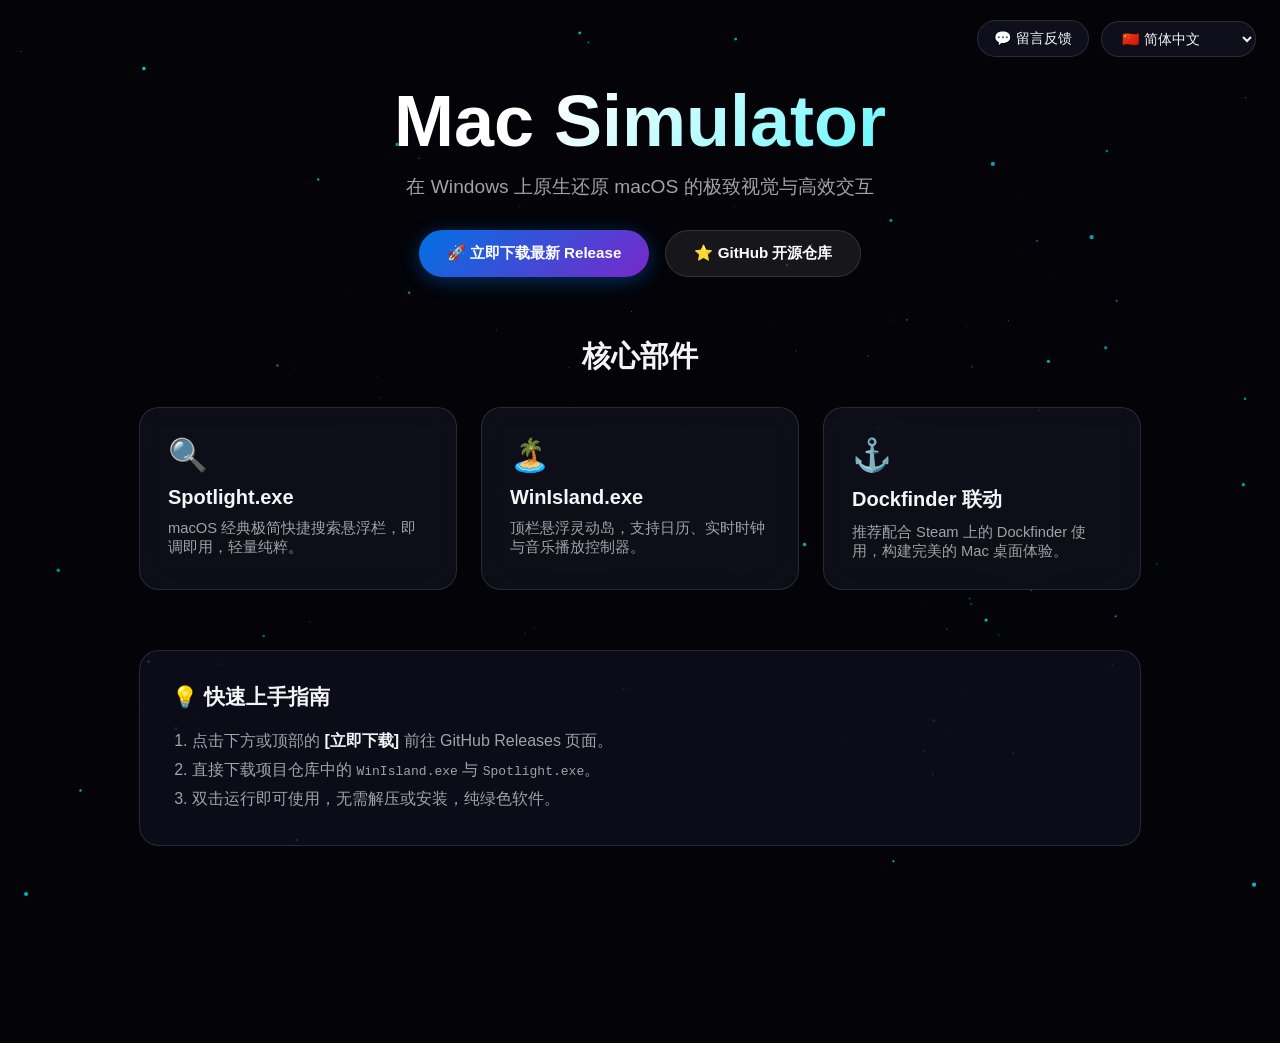
==== commit 992fad9c: "Add files via upload" ====
--- a/index.html
+++ b/index.html
@@ -1,439 +1,458 @@
-<!DOCTYPE html>
-<html lang="zh-CN">
-<head>
-    <meta charset="UTF-8">
-    <meta name="viewport" content="width=device-width, initial-scale=1.0">
-    <link rel="icon" type="image/png" href="favicon.png">
-    <title>Mac Simulator - FireMew0K</title>
-    <style>
-        /* ==================== 1. 全局样式与变量 ==================== */
-        :root {
-            --accent-blue: #0071e3;
-            --accent-cyan: #00f2fe;
-            --accent-purple: #7928ca;
-            --bg-black: #030308;
-            --card-bg: rgba(20, 20, 35, 0.65);
-            --card-border: rgba(255, 255, 255, 0.12);
-            --text-main: #f5f5f7;
-            --text-sub: #a1a1a6;
-        }
-
-        * {
-            box-sizing: border-box;
-            margin: 0;
-            padding: 0;
-            user-select: none;
-        }
-
-        body, html {
-            width: 100%;
-            height: 100%;
-            overflow-x: hidden;
-            background-color: var(--bg-black);
-            font-family: -apple-system, BlinkMacSystemFont, "Segoe UI", Roboto, sans-serif;
-            color: var(--text-main);
-        }
-
-        /* 动态背景 Canvas */
-        #bg-canvas {
-            position: fixed;
-            top: 0;
-            left: 0;
-            width: 100vw;
-            height: 100vh;
-            z-index: 0;
-            pointer-events: none;
-        }
-
-        /* 语言切换下拉框样式 */
-        .lang-switch-container {
-            position: fixed;
-            top: 20px;
-            right: 24px;
-            z-index: 100;
-        }
-
-        .lang-select {
-            background: rgba(20, 20, 35, 0.75);
-            color: var(--text-main);
-            border: 1px solid var(--card-border);
-            padding: 8px 16px;
-            border-radius: 20px;
-            font-size: 0.88rem;
-            outline: none;
-            cursor: pointer;
-            backdrop-filter: blur(15px);
-            transition: all 0.3s ease;
-        }
-
-        .lang-select:hover {
-            border-color: var(--accent-cyan);
-            box-shadow: 0 0 15px rgba(0, 242, 254, 0.2);
-        }
-
-        .lang-select option {
-            background-color: #0d0d1a;
-            color: var(--text-main);
-        }
-
-        /* ==================== 2. 主页内容 ==================== */
-        #main-content {
-            position: relative;
-            width: 100vw;
-            min-height: 100vh;
-            z-index: 5;
-            opacity: 1;
-            visibility: visible;
-        }
-
-        .container {
-            max-width: 1050px;
-            margin: 0 auto;
-            padding: 80px 24px 60px;
-        }
-
-        .hero {
-            text-align: center;
-            margin-bottom: 60px;
-        }
-
-        .hero h1 {
-            font-size: clamp(2.8rem, 6vw, 4.5rem);
-            font-weight: 800;
-            background: linear-gradient(135deg, #fff 40%, var(--accent-cyan) 100%);
-            -webkit-background-clip: text;
-            -webkit-text-fill-color: transparent;
-            margin-bottom: 12px;
-        }
-
-        .hero p {
-            font-size: 1.2rem;
-            color: var(--text-sub);
-        }
-
-        .btn-group {
-            display: flex;
-            justify-content: center;
-            gap: 16px;
-            margin-top: 30px;
-            flex-wrap: wrap;
-        }
-
-        .btn {
-            padding: 12px 28px;
-            border-radius: 30px;
-            font-size: 0.95rem;
-            font-weight: 600;
-            text-decoration: none;
-            transition: all 0.3s ease;
-            display: inline-flex;
-            align-items: center;
-            gap: 8px;
-        }
-
-        .btn-primary {
-            background: linear-gradient(135deg, var(--accent-blue), var(--accent-purple));
-            color: #fff;
-            box-shadow: 0 4px 20px rgba(0, 113, 227, 0.4);
-        }
-
-        .btn-primary:hover {
-            transform: translateY(-2px);
-            box-shadow: 0 8px 30px rgba(0, 113, 227, 0.7);
-        }
-
-        .btn-secondary {
-            background: rgba(255, 255, 255, 0.08);
-            color: #fff;
-            border: 1px solid var(--card-border);
-        }
-
-        .btn-secondary:hover {
-            background: rgba(255, 255, 255, 0.16);
-            transform: translateY(-2px);
-        }
-
-        /* 功能卡片 */
-        .section-title {
-            font-size: 1.8rem;
-            margin-bottom: 30px;
-            text-align: center;
-        }
-
-        .grid {
-            display: grid;
-            grid-template-columns: repeat(auto-fit, minmax(280px, 1fr));
-            gap: 24px;
-            margin-bottom: 60px;
-        }
-
-        .card {
-            background: var(--card-bg);
-            border: 1px solid var(--card-border);
-            border-radius: 20px;
-            padding: 28px;
-            backdrop-filter: blur(20px);
-            transition: all 0.3s ease;
-        }
-
-        .card:hover {
-            border-color: var(--accent-cyan);
-            transform: translateY(-5px);
-            box-shadow: 0 10px 30px rgba(0, 242, 254, 0.15);
-        }
-
-        .card-icon {
-            font-size: 2rem;
-            margin-bottom: 12px;
-        }
-
-        .card h3 {
-            font-size: 1.25rem;
-            margin-bottom: 10px;
-        }
-
-        .card p {
-            color: var(--text-sub);
-            font-size: 0.92rem;
-        }
-
-        /* 使用指南 */
-        .usage-box {
-            background: rgba(15, 15, 30, 0.8);
-            border: 1px solid var(--card-border);
-            border-radius: 20px;
-            padding: 32px;
-            margin-bottom: 60px;
-        }
-
-        .usage-box ol {
-            padding-left: 20px;
-            color: var(--text-sub);
-            line-height: 1.8;
-        }
-
-        .usage-box li strong {
-            color: var(--text-main);
-        }
-
-        footer {
-            text-align: center;
-            padding: 30px 0;
-            color: var(--text-sub);
-            border-top: 1px solid var(--card-border);
-            font-size: 0.9rem;
-        }
-
-        footer a {
-            color: var(--accent-cyan);
-            text-decoration: none;
-        }
-    </style>
-</head>
-<body>
-
-    <canvas id="bg-canvas"></canvas>
-
-    <div class="lang-switch-container">
-        <select id="langSelect" class="lang-select">
-            <option value="zh_cn">🇨🇳 简体中文</option>
-            <option value="pt_pt">🇵🇹 Português</option>
-            <option value="en_us">🇺🇸 English (US)</option>
-        </select>
-    </div>
-
-    <div id="main-content">
-        <div class="container">
-            <header class="hero">
-                <h1 id="heroTitle">Mac Simulator</h1>
-                <p id="heroSubtitle">在 Windows 上原生还原 macOS 的极致视觉与高效交互</p>
-
-                <div class="btn-group">
-                    <a href="https://github.com/steveqwer5-pixel/Mac-Simulator/releases" class="btn btn-primary" target="_blank" id="btnDownload">
-                        🚀 立即下载最新 Release
-                    </a>
-                    <a href="https://github.com/steveqwer5-pixel/Mac-Simulator" class="btn btn-secondary" target="_blank" id="btnRepo">
-                        ⭐ GitHub 开源仓库
-                    </a>
-                </div>
-            </header>
-
-            <h2 class="section-title" id="sectionComponents">核心部件</h2>
-            <div class="grid">
-                <div class="card">
-                    <div class="card-icon">🔍</div>
-                    <h3>Spotlight.exe</h3>
-                    <p id="descSpotlight">macOS 经典极简快捷搜索悬浮栏，即调即用，轻量纯粹。</p>
-                </div>
-                <div class="card">
-                    <div class="card-icon">🏝️</div>
-                    <h3>WinIsland.exe</h3>
-                    <p id="descWinIsland">顶栏悬浮灵动岛，支持日历、实时时钟与音乐播放控制器。</p>
-                </div>
-                <div class="card">
-                    <div class="card-icon">⚓</div>
-                    <h3 id="titleDockfinder">Dockfinder 联动</h3>
-                    <p id="descDockfinder">推荐配合 Steam 上的 Dockfinder 使用，构建完美的 Mac 桌面体验。</p>
-                </div>
-            </div>
-
-            <div class="usage-box">
-                <h3 style="margin-bottom: 16px; font-size: 1.3rem;" id="titleQuickStart">💡 快速上手指南</h3>
-                <ol id="usageList">
-                    <li>点击下方或顶部的 <strong>[立即下载]</strong> 前往 GitHub Releases 页面。</li>
-                    <li>直接下载项目仓库中的 <code>WinIsland.exe</code> 与 <code>Spotlight.exe</code>。</li>
-                    <li>双击运行即可使用，无需解压或安装，纯绿色软件。</li>
-                </ol>
-            </div>
-
-            <footer>
-                <p><span id="footerText">Designed & Developed by</span> <strong>FireMew0K</strong> | Project hosted on <a href="https://github.com/steveqwer5-pixel/Mac-Simulator" target="_blank">GitHub</a></p>
-            </footer>
-        </div>
-    </div>
-
-    <script>
-        // 1. 星空背景
-        const canvas = document.getElementById('bg-canvas');
-        const ctx = canvas.getContext('2d');
-        let width = canvas.width = window.innerWidth;
-        let height = canvas.height = window.innerHeight;
-
-        window.addEventListener('resize', () => {
-            width = canvas.width = window.innerWidth;
-            height = canvas.height = window.innerHeight;
-        });
-
-        const stars = [];
-        const starCount = 280;
-        let speed = 0.8;
-
-        for (let i = 0; i < starCount; i++) {
-            stars.push({
-                x: (Math.random() - 0.5) * width * 2,
-                y: (Math.random() - 0.5) * height * 2,
-                z: Math.random() * width,
-                size: Math.random() * 1.5
-            });
-        }
-
-        function drawStars() {
-            ctx.fillStyle = '#030308';
-            ctx.fillRect(0, 0, width, height);
-
-            const cx = width / 2;
-            const cy = height / 2;
-
-            for (let i = 0; i < starCount; i++) {
-                let star = stars[i];
-                star.z -= speed;
-
-                if (star.z <= 0) {
-                    star.z = width;
-                    star.x = (Math.random() - 0.5) * width * 2;
-                    star.y = (Math.random() - 0.5) * height * 2;
-                }
-
-                let k = 250 / star.z;
-                let px = star.x * k + cx;
-                let py = star.y * k + cy;
-
-                if (px >= 0 && px <= width && py >= 0 && py <= height) {
-                    let size = (1 - star.z / width) * 2.2 * star.size;
-                    let alpha = (1 - star.z / width);
-                    ctx.fillStyle = `rgba(0, 242, 254, ${alpha})`;
-                    ctx.beginPath();
-                    ctx.arc(px, py, size > 0 ? size : 0.5, 0, Math.PI * 2);
-                    ctx.fill();
-                }
-            }
-            requestAnimationFrame(drawStars);
-        }
-        drawStars();
-
-        // 2. 多语言支持 (i18n)
-        const i18n = {
-            zh_cn: {
-                heroSubtitle: "在 Windows 上原生还原 macOS 的极致视觉与高效交互",
-                btnDownload: "🚀 立即下载最新 Release",
-                btnRepo: "⭐ GitHub 开源仓库",
-                sectionComponents: "核心部件",
-                descSpotlight: "macOS 经典极简快捷搜索悬浮栏，即调即用，轻量纯粹。",
-                descWinIsland: "顶栏悬浮灵动岛，支持日历、实时时钟与音乐播放控制器。",
-                titleDockfinder: "Dockfinder 联动",
-                descDockfinder: "推荐配合 Steam 上的 Dockfinder 使用，构建完美的 Mac 桌面体验。",
-                titleQuickStart: "💡 快速上手指南",
-                usageSteps: [
-                    "点击下方或顶部的 <strong>[立即下载]</strong> 前往 GitHub Releases 页面。",
-                    "直接下载项目仓库中的 <code>WinIsland.exe</code> 与 <code>Spotlight.exe</code>。",
-                    "双击运行即可使用，无需解压或安装，纯绿色软件。"
-                ],
-                footerText: "Designed & Developed by"
-            },
-            pt_pt: {
-                heroSubtitle: "Restaurando nativamente a experiência visual e de interação do macOS no Windows",
-                btnDownload: "🚀 Baixar Último Release",
-                btnRepo: "⭐ Repositório no GitHub",
-                sectionComponents: "Componentes Principais",
-                descSpotlight: "Barra de pesquisa rápida minimalista no estilo macOS, leve e instantânea.",
-                descWinIsland: "Dynamic Island flutuante no topo, suporte a calendário, relógio e controle de música.",
-                titleDockfinder: "Integração Dockfinder",
-                descDockfinder: "Recomendado usar junto com o Dockfinder na Steam para criar a experiência Mac perfeita.",
-                titleQuickStart: "💡 Guia Rápido de Início",
-                usageSteps: [
-                    "Clique em <strong>[Baixar Último Release]</strong> para ir à página de lançamentos do GitHub.",
-                    "Baixe diretamente os arquivos <code>WinIsland.exe</code> e <code>Spotlight.exe</code>.",
-                    "Dê um duplo clique para executar. Sem necessidade de instalação, 100% portátil."
-                ],
-                footerText: "Desenhado e Desenvolvido por"
-            },
-            en_us: {
-                heroSubtitle: "Natively reproducing macOS visuals and efficient interaction on Windows",
-                btnDownload: "🚀 Download Latest Release",
-                btnRepo: "⭐ GitHub Repository",
-                sectionComponents: "Core Components",
-                descSpotlight: "Classic macOS minimalist quick search float bar, instant call and lightweight.",
-                descWinIsland: "Top floating Dynamic Island with calendar, real-time clock, and music media control.",
-                titleDockfinder: "Dockfinder Linkage",
-                descDockfinder: "Recommended to use with Dockfinder on Steam for a complete Mac desktop experience.",
-                titleQuickStart: "💡 Quick Start Guide",
-                usageSteps: [
-                    "Click <strong>[Download Latest Release]</strong> above to visit the GitHub Releases page.",
-                    "Download <code>WinIsland.exe</code> and <code>Spotlight.exe</code> directly from the repository.",
-                    "Double click to run instantly. No installation required, standalone green software."
-                ],
-                footerText: "Designed & Developed by"
-            }
-        };
-
-        const langSelect = document.getElementById('langSelect');
-
-        function changeLanguage(lang) {
-            const data = i18n[lang] || i18n.zh_cn;
-            
-            document.getElementById('heroSubtitle').innerText = data.heroSubtitle;
-            document.getElementById('btnDownload').innerHTML = data.btnDownload;
-            document.getElementById('btnRepo').innerHTML = data.btnRepo;
-            document.getElementById('sectionComponents').innerText = data.sectionComponents;
-            document.getElementById('descSpotlight').innerText = data.descSpotlight;
-            document.getElementById('descWinIsland').innerText = data.descWinIsland;
-            document.getElementById('titleDockfinder').innerText = data.titleDockfinder;
-            document.getElementById('descDockfinder').innerText = data.descDockfinder;
-            document.getElementById('titleQuickStart').innerText = data.titleQuickStart;
-            document.getElementById('footerText').innerText = data.footerText;
-
-            const usageList = document.getElementById('usageList');
-            usageList.innerHTML = '';
-            data.usageSteps.forEach(stepHtml => {
-                const li = document.createElement('li');
-                li.innerHTML = stepHtml;
-                usageList.appendChild(li);
-            });
-        }
-
-        langSelect.addEventListener('change', (e) => {
-            changeLanguage(e.target.value);
-        });
-    </script>
-</body>
-</html>
+<!DOCTYPE html>
+<html lang="zh-CN">
+<head>
+    <meta charset="UTF-8">
+    <meta name="viewport" content="width=device-width, initial-scale=1.0">
+    <link rel="icon" type="image/png" href="favicon.png">
+    <title>Mac Simulator - FireMew0K</title>
+    <style>
+        :root {
+            --accent-blue: #0071e3;
+            --accent-cyan: #00f2fe;
+            --accent-purple: #7928ca;
+            --bg-black: #030308;
+            --card-bg: rgba(20, 20, 35, 0.65);
+            --card-border: rgba(255, 255, 255, 0.12);
+            --text-main: #f5f5f7;
+            --text-sub: #a1a1a6;
+        }
+
+        * {
+            box-sizing: border-box;
+            margin: 0;
+            padding: 0;
+            user-select: none;
+        }
+
+        body, html {
+            width: 100%;
+            height: 100%;
+            overflow-x: hidden;
+            background-color: var(--bg-black);
+            font-family: -apple-system, BlinkMacSystemFont, "Segoe UI", Roboto, sans-serif;
+            color: var(--text-main);
+        }
+
+        #bg-canvas {
+            position: fixed;
+            top: 0;
+            left: 0;
+            width: 100vw;
+            height: 100vh;
+            z-index: 0;
+            pointer-events: none;
+        }
+
+        .top-nav {
+            position: fixed;
+            top: 20px;
+            right: 24px;
+            z-index: 100;
+            display: flex;
+            align-items: center;
+            gap: 12px;
+        }
+
+        .nav-btn {
+            background: rgba(20, 20, 35, 0.75);
+            color: var(--text-main);
+            border: 1px solid var(--card-border);
+            padding: 8px 16px;
+            border-radius: 20px;
+            font-size: 0.88rem;
+            outline: none;
+            cursor: pointer;
+            backdrop-filter: blur(15px);
+            text-decoration: none;
+            display: inline-flex;
+            align-items: center;
+            transition: all 0.3s ease;
+        }
+
+        .nav-btn:hover {
+            border-color: var(--accent-cyan);
+            box-shadow: 0 0 15px rgba(0, 242, 254, 0.2);
+            color: #fff;
+        }
+
+        .lang-select {
+            background: rgba(20, 20, 35, 0.75);
+            color: var(--text-main);
+            border: 1px solid var(--card-border);
+            padding: 8px 16px;
+            border-radius: 20px;
+            font-size: 0.88rem;
+            outline: none;
+            cursor: pointer;
+            backdrop-filter: blur(15px);
+            transition: all 0.3s ease;
+        }
+
+        .lang-select:hover {
+            border-color: var(--accent-cyan);
+            box-shadow: 0 0 15px rgba(0, 242, 254, 0.2);
+        }
+
+        .lang-select option {
+            background-color: #0d0d1a;
+            color: var(--text-main);
+        }
+
+        #main-content {
+            position: relative;
+            width: 100vw;
+            min-height: 100vh;
+            z-index: 5;
+        }
+
+        .container {
+            max-width: 1050px;
+            margin: 0 auto;
+            padding: 80px 24px 60px;
+        }
+
+        .hero {
+            text-align: center;
+            margin-bottom: 60px;
+        }
+
+        .hero h1 {
+            font-size: clamp(2.8rem, 6vw, 4.5rem);
+            font-weight: 800;
+            background: linear-gradient(135deg, #fff 40%, var(--accent-cyan) 100%);
+            -webkit-background-clip: text;
+            -webkit-text-fill-color: transparent;
+            margin-bottom: 12px;
+        }
+
+        .hero p {
+            font-size: 1.2rem;
+            color: var(--text-sub);
+        }
+
+        .btn-group {
+            display: flex;
+            justify-content: center;
+            gap: 16px;
+            margin-top: 30px;
+            flex-wrap: wrap;
+        }
+
+        .btn {
+            padding: 12px 28px;
+            border-radius: 30px;
+            font-size: 0.95rem;
+            font-weight: 600;
+            text-decoration: none;
+            transition: all 0.3s ease;
+            display: inline-flex;
+            align-items: center;
+            gap: 8px;
+        }
+
+        .btn-primary {
+            background: linear-gradient(135deg, var(--accent-blue), var(--accent-purple));
+            color: #fff;
+            box-shadow: 0 4px 20px rgba(0, 113, 227, 0.4);
+        }
+
+        .btn-primary:hover {
+            transform: translateY(-2px);
+            box-shadow: 0 8px 30px rgba(0, 113, 227, 0.7);
+        }
+
+        .btn-secondary {
+            background: rgba(255, 255, 255, 0.08);
+            color: #fff;
+            border: 1px solid var(--card-border);
+        }
+
+        .btn-secondary:hover {
+            background: rgba(255, 255, 255, 0.16);
+            transform: translateY(-2px);
+        }
+
+        .section-title {
+            font-size: 1.8rem;
+            margin-bottom: 30px;
+            text-align: center;
+        }
+
+        .grid {
+            display: grid;
+            grid-template-columns: repeat(auto-fit, minmax(280px, 1fr));
+            gap: 24px;
+            margin-bottom: 60px;
+        }
+
+        .card {
+            background: var(--card-bg);
+            border: 1px solid var(--card-border);
+            border-radius: 20px;
+            padding: 28px;
+            backdrop-filter: blur(20px);
+            transition: all 0.3s ease;
+        }
+
+        .card:hover {
+            border-color: var(--accent-cyan);
+            transform: translateY(-5px);
+            box-shadow: 0 10px 30px rgba(0, 242, 254, 0.15);
+        }
+
+        .card-icon {
+            font-size: 2rem;
+            margin-bottom: 12px;
+        }
+
+        .card h3 {
+            font-size: 1.25rem;
+            margin-bottom: 10px;
+        }
+
+        .card p {
+            color: var(--text-sub);
+            font-size: 0.92rem;
+        }
+
+        .usage-box {
+            background: rgba(15, 15, 30, 0.8);
+            border: 1px solid var(--card-border);
+            border-radius: 20px;
+            padding: 32px;
+            margin-bottom: 60px;
+        }
+
+        .usage-box ol {
+            padding-left: 20px;
+            color: var(--text-sub);
+            line-height: 1.8;
+        }
+
+        .usage-box li strong {
+            color: var(--text-main);
+        }
+
+        footer {
+            text-align: center;
+            padding: 30px 0;
+            color: var(--text-sub);
+            border-top: 1px solid var(--card-border);
+            font-size: 0.9rem;
+        }
+
+        footer a {
+            color: var(--accent-cyan);
+            text-decoration: none;
+        }
+    </style>
+</head>
+<body>
+
+    <canvas id="bg-canvas"></canvas>
+
+    <div class="top-nav">
+        <a href="feedback.html" class="nav-btn" id="btnGoFeedback">💬 留言反馈</a>
+        <select id="langSelect" class="lang-select">
+            <option value="zh_cn">🇨🇳 简体中文</option>
+            <option value="pt_pt">🇵🇹 Português</option>
+            <option value="en_us">🇺🇸 English (US)</option>
+        </select>
+    </div>
+
+    <div id="main-content">
+        <div class="container">
+            <header class="hero">
+                <h1>Mac Simulator</h1>
+                <p id="heroSubtitle">在 Windows 上原生还原 macOS 的极致视觉与高效交互</p>
+
+                <div class="btn-group">
+                    <a href="https://github.com/steveqwer5-pixel/Mac-Simulator/releases" class="btn btn-primary" target="_blank" id="btnDownload">
+                        🚀 立即下载最新 Release
+                    </a>
+                    <a href="https://github.com/steveqwer5-pixel/Mac-Simulator" class="btn btn-secondary" target="_blank" id="btnRepo">
+                        ⭐ GitHub 开源仓库
+                    </a>
+                </div>
+            </header>
+
+            <h2 class="section-title" id="sectionComponents">核心部件</h2>
+            <div class="grid">
+                <div class="card">
+                    <div class="card-icon">🔍</div>
+                    <h3>Spotlight.exe</h3>
+                    <p id="descSpotlight">macOS 经典极简快捷搜索悬浮栏，即调即用，轻量纯粹。</p>
+                </div>
+                <div class="card">
+                    <div class="card-icon">🏝️</div>
+                    <h3>WinIsland.exe</h3>
+                    <p id="descWinIsland">顶栏悬浮灵动岛，支持日历、实时时钟与音乐播放控制器。</p>
+                </div>
+                <div class="card">
+                    <div class="card-icon">⚓</div>
+                    <h3 id="titleDockfinder">Dockfinder 联动</h3>
+                    <p id="descDockfinder">推荐配合 Steam 上的 Dockfinder 使用，构建完美的 Mac 桌面体验。</p>
+                </div>
+            </div>
+
+            <div class="usage-box">
+                <h3 style="margin-bottom: 16px; font-size: 1.3rem;" id="titleQuickStart">💡 快速上手指南</h3>
+                <ol id="usageList">
+                    <li>点击下方或顶部的 <strong>[立即下载]</strong> 前往 GitHub Releases 页面。</li>
+                    <li>直接下载项目仓库中的 <code>WinIsland.exe</code> 与 <code>Spotlight.exe</code>。</li>
+                    <li>双击运行即可使用，无需解压或安装，纯绿色软件。</li>
+                </ol>
+            </div>
+
+            <footer>
+                <p><span id="footerText">Designed & Developed by</span> <strong>FireMew0K</strong> | Project hosted on <a href="https://github.com/steveqwer5-pixel/Mac-Simulator" target="_blank">GitHub</a></p>
+            </footer>
+        </div>
+    </div>
+
+    <script>
+        const canvas = document.getElementById('bg-canvas');
+        const ctx = canvas.getContext('2d');
+        let width = canvas.width = window.innerWidth;
+        let height = canvas.height = window.innerHeight;
+
+        window.addEventListener('resize', () => {
+            width = canvas.width = window.innerWidth;
+            height = canvas.height = window.innerHeight;
+        });
+
+        const stars = [];
+        const starCount = 280;
+        let speed = 0.8;
+
+        for (let i = 0; i < starCount; i++) {
+            stars.push({
+                x: (Math.random() - 0.5) * width * 2,
+                y: (Math.random() - 0.5) * height * 2,
+                z: Math.random() * width,
+                size: Math.random() * 1.5
+            });
+        }
+
+        function drawStars() {
+            ctx.fillStyle = '#030308';
+            ctx.fillRect(0, 0, width, height);
+
+            const cx = width / 2;
+            const cy = height / 2;
+
+            for (let i = 0; i < starCount; i++) {
+                let star = stars[i];
+                star.z -= speed;
+
+                if (star.z <= 0) {
+                    star.z = width;
+                    star.x = (Math.random() - 0.5) * width * 2;
+                    star.y = (Math.random() - 0.5) * height * 2;
+                }
+
+                let k = 250 / star.z;
+                let px = star.x * k + cx;
+                let py = star.y * k + cy;
+
+                if (px >= 0 && px <= width && py >= 0 && py <= height) {
+                    let size = (1 - star.z / width) * 2.2 * star.size;
+                    let alpha = (1 - star.z / width);
+                    ctx.fillStyle = `rgba(0, 242, 254, ${alpha})`;
+                    ctx.beginPath();
+                    ctx.arc(px, py, size > 0 ? size : 0.5, 0, Math.PI * 2);
+                    ctx.fill();
+                }
+            }
+            requestAnimationFrame(drawStars);
+        }
+        drawStars();
+
+        const i18n = {
+            zh_cn: {
+                btnGoFeedback: "💬 留言反馈",
+                heroSubtitle: "在 Windows 上原生还原 macOS 的极致视觉与高效交互",
+                btnDownload: "🚀 立即下载最新 Release",
+                btnRepo: "⭐ GitHub 开源仓库",
+                sectionComponents: "核心部件",
+                descSpotlight: "macOS 经典极简快捷搜索悬浮栏，即调即用，轻量纯粹。",
+                descWinIsland: "顶栏悬浮灵动岛，支持日历、实时时钟与音乐播放控制器。",
+                titleDockfinder: "Dockfinder 联动",
+                descDockfinder: "推荐配合 Steam 上的 Dockfinder 使用，构建完美的 Mac 桌面体验。",
+                titleQuickStart: "💡 快速上手指南",
+                usageSteps: [
+                    "点击下方或顶部的 <strong>[立即下载]</strong> 前往 GitHub Releases 页面。",
+                    "直接下载项目仓库中的 <code>WinIsland.exe</code> 与 <code>Spotlight.exe</code>。",
+                    "双击运行即可使用，无需解压或安装，纯绿色软件。"
+                ],
+                footerText: "Designed & Developed by"
+            },
+            pt_pt: {
+                btnGoFeedback: "💬 Feedback",
+                heroSubtitle: "Restaurando nativamente a experiência visual e de interação do macOS no Windows",
+                btnDownload: "🚀 Baixar Último Release",
+                btnRepo: "⭐ Repositório no GitHub",
+                sectionComponents: "Componentes Principais",
+                descSpotlight: "Barra de pesquisa rápida minimalista no estilo macOS, leve e instantânea.",
+                descWinIsland: "Dynamic Island flutuante no topo, suporte a calendário, relógio e controle de música.",
+                titleDockfinder: "Integração Dockfinder",
+                descDockfinder: "Recomendado usar junto com o Dockfinder na Steam para criar a experiência Mac perfeita.",
+                titleQuickStart: "💡 Guia Rápido de Início",
+                usageSteps: [
+                    "Clique em <strong>[Baixar Último Release]</strong> para ir à página de lançamentos do GitHub.",
+                    "Baixe diretamente os arquivos <code>WinIsland.exe</code> e <code>Spotlight.exe</code>.",
+                    "Dê um duplo clique para executar. Sem necessidade de instalação, 100% portátil."
+                ],
+                footerText: "Desenhado e Desenvolvido por"
+            },
+            en_us: {
+                btnGoFeedback: "💬 Feedback",
+                heroSubtitle: "Natively reproducing macOS visuals and efficient interaction on Windows",
+                btnDownload: "🚀 Download Latest Release",
+                btnRepo: "⭐ GitHub Repository",
+                sectionComponents: "Core Components",
+                descSpotlight: "Classic macOS minimalist quick search float bar, instant call and lightweight.",
+                descWinIsland: "Top floating Dynamic Island with calendar, real-time clock, and music media control.",
+                titleDockfinder: "Dockfinder Linkage",
+                descDockfinder: "Recommended to use with Dockfinder on Steam for a complete Mac desktop experience.",
+                titleQuickStart: "💡 Quick Start Guide",
+                usageSteps: [
+                    "Click <strong>[Download Latest Release]</strong> above to visit the GitHub Releases page.",
+                    "Download <code>WinIsland.exe</code> and <code>Spotlight.exe</code> directly from the repository.",
+                    "Double click to run instantly. No installation required, standalone green software."
+                ],
+                footerText: "Designed & Developed by"
+            }
+        };
+
+        const langSelect = document.getElementById('langSelect');
+
+        function changeLanguage(lang) {
+            const data = i18n[lang] || i18n.zh_cn;
+            document.getElementById('btnGoFeedback').innerText = data.btnGoFeedback;
+            document.getElementById('heroSubtitle').innerText = data.heroSubtitle;
+            document.getElementById('btnDownload').innerHTML = data.btnDownload;
+            document.getElementById('btnRepo').innerHTML = data.btnRepo;
+            document.getElementById('sectionComponents').innerText = data.sectionComponents;
+            document.getElementById('descSpotlight').innerText = data.descSpotlight;
+            document.getElementById('descWinIsland').innerText = data.descWinIsland;
+            document.getElementById('titleDockfinder').innerText = data.titleDockfinder;
+            document.getElementById('descDockfinder').innerText = data.descDockfinder;
+            document.getElementById('titleQuickStart').innerText = data.titleQuickStart;
+            document.getElementById('footerText').innerText = data.footerText;
+
+            const usageList = document.getElementById('usageList');
+            usageList.innerHTML = '';
+            data.usageSteps.forEach(stepHtml => {
+                const li = document.createElement('li');
+                li.innerHTML = stepHtml;
+                usageList.appendChild(li);
+            });
+        }
+
+        langSelect.addEventListener('change', (e) => {
+            changeLanguage(e.target.value);
+        });
+    </script>
+</body>
+</html>
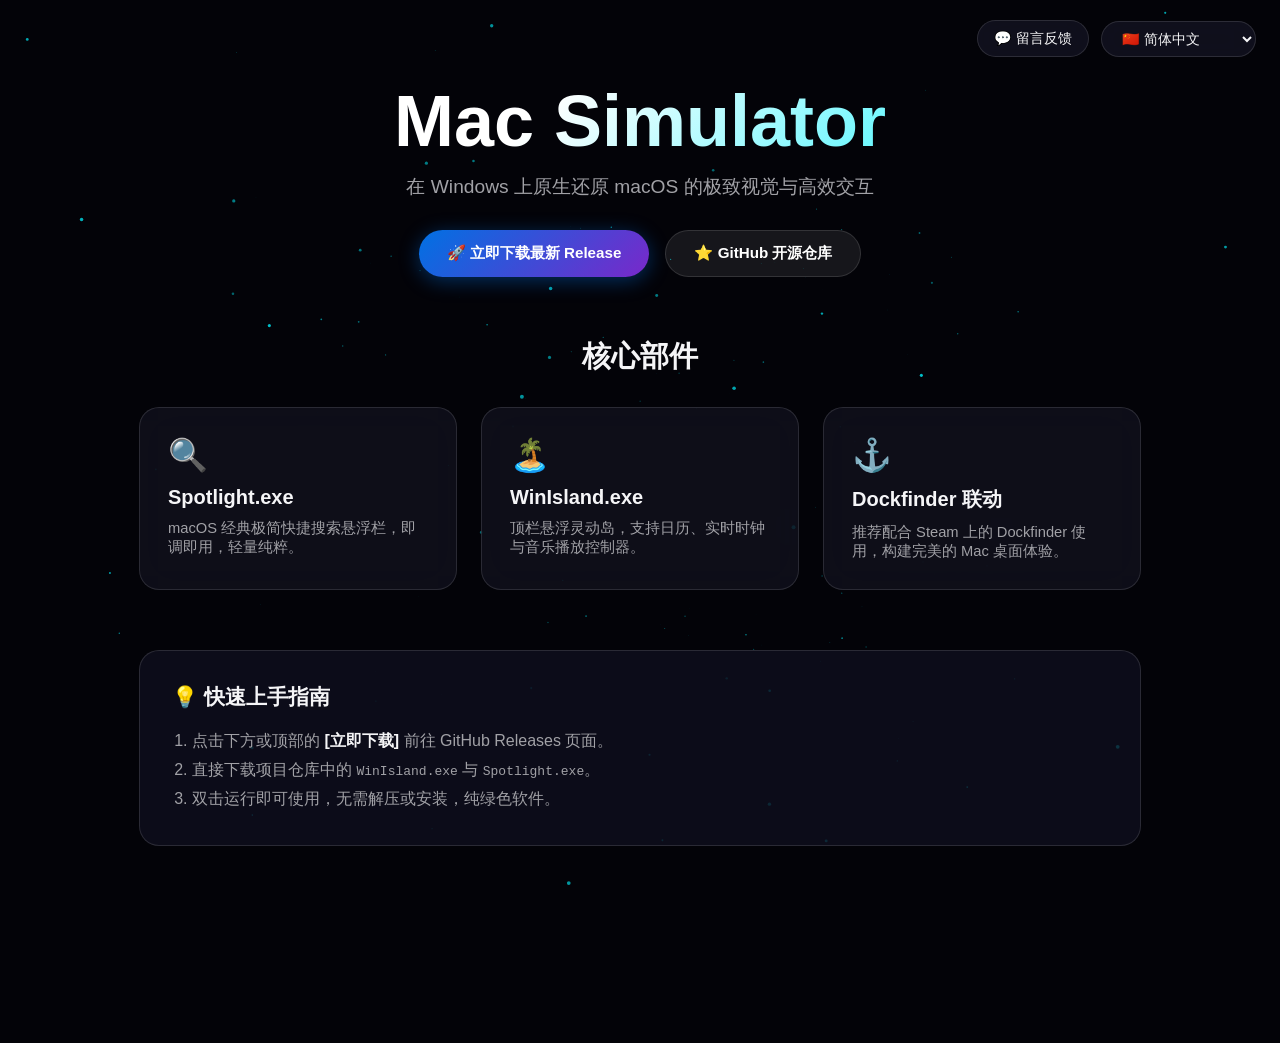
==== commit 3f8a8014: "Update index.html" ====
--- a/index.html
+++ b/index.html
@@ -5,6 +5,15 @@
     <meta name="viewport" content="width=device-width, initial-scale=1.0">
     <link rel="icon" type="image/png" href="favicon.png">
     <title>Mac Simulator - FireMew0K</title>
+
+    <script>
+      if (location.pathname.endsWith('.html')) {
+        var cleanPath = location.pathname.replace(/\.html$/, '');
+        if (cleanPath.endsWith('/index')) cleanPath = cleanPath.replace(/\/index$/, '/');
+        history.replaceState(null, '', cleanPath + location.search + location.hash);
+      }
+    </script>
+    
     <style>
         :root {
             --accent-blue: #0071e3;
@@ -455,4 +464,4 @@
         });
     </script>
 </body>
-</html>+</html>
